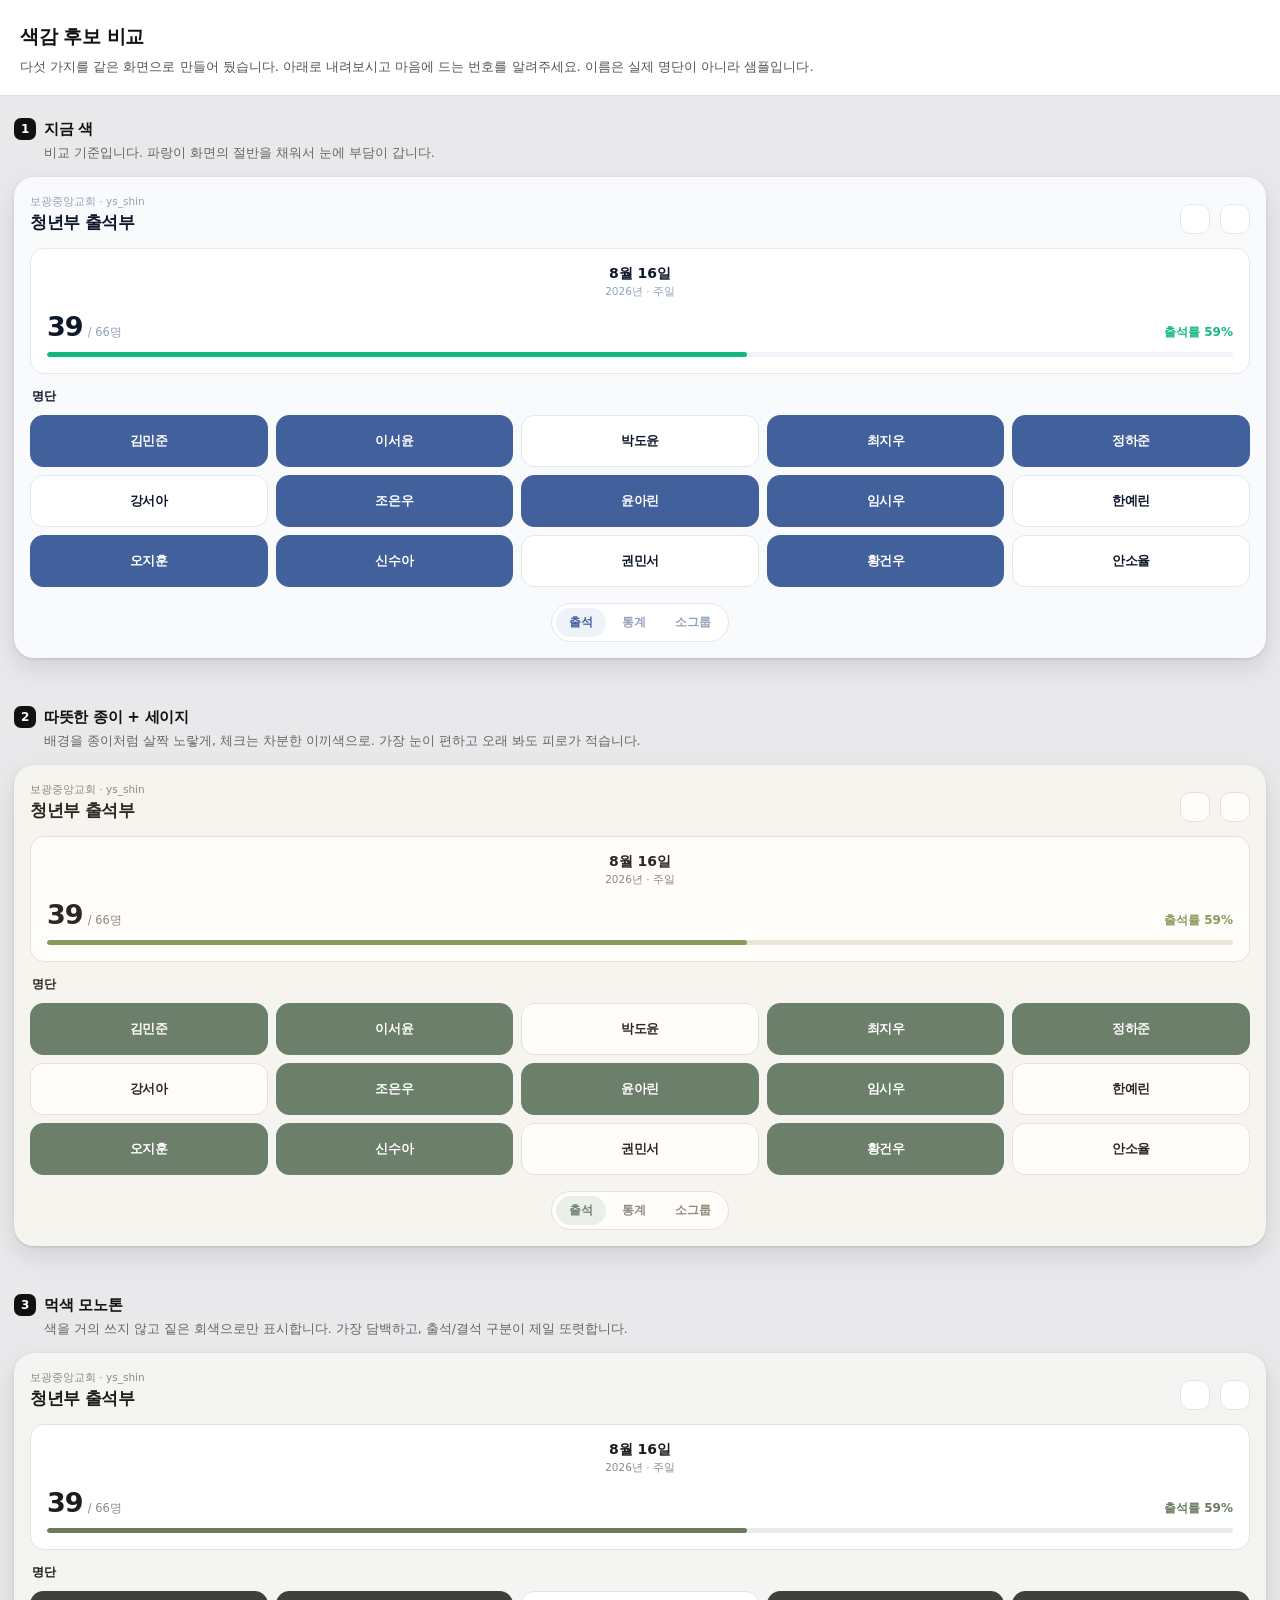
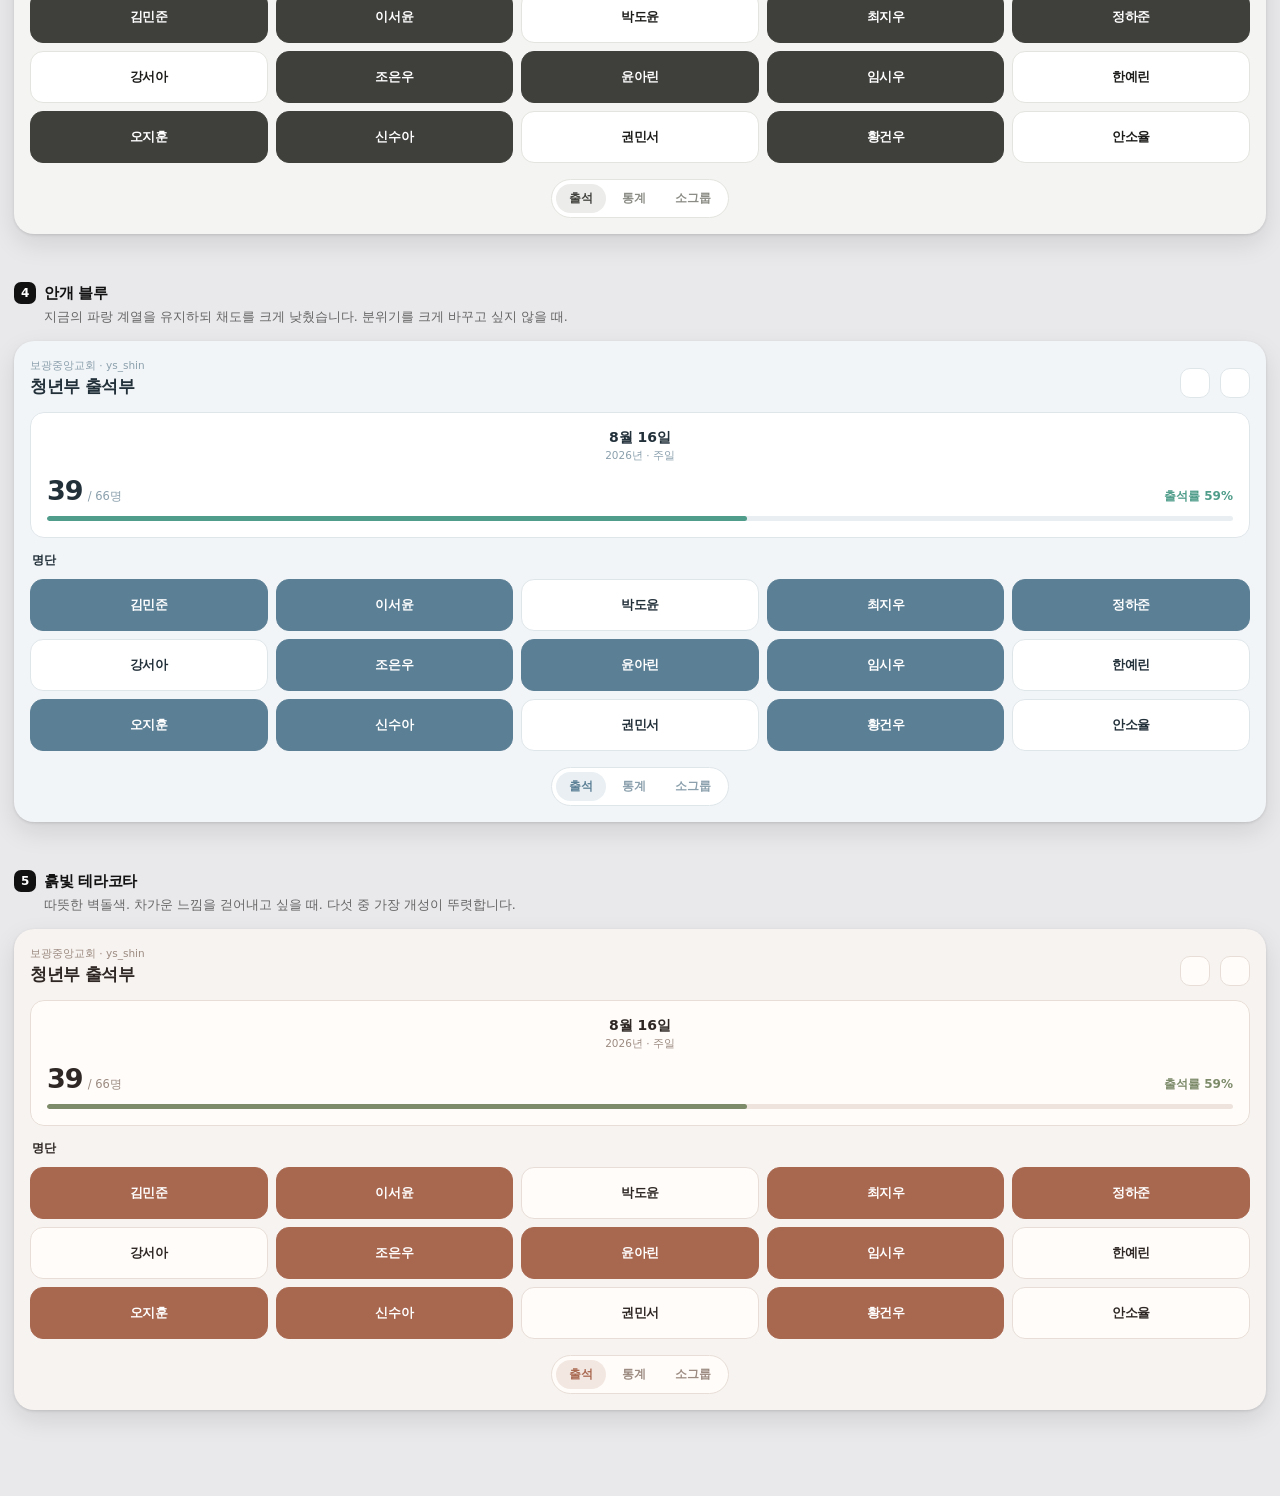
==== preview.html @ 3118ba3a "색감 후보 비교 페이지 추가 다섯 가지 색 조합을 같은 화면으로 만들어 폰에서 직접 비교할 수 있게 했다. 샘플 이름을 쓰므로 실제 명단은 들어가지 않는다.  Co-Authored" ====
<!DOCTYPE html>
<html lang="ko">
<head>
<meta charset="utf-8" />
<meta name="viewport" content="width=device-width, initial-scale=1, viewport-fit=cover" />
<title>색감 후보 비교 — 청년부 출석부</title>
<style>
/* 이 페이지는 색감 비교용입니다. 실제 명단이 아니라 샘플 이름을 씁니다. */
* { box-sizing: border-box; }
body {
  margin: 0; padding: 0 0 60px;
  font-family: system-ui, -apple-system, "Apple SD Gothic Neo", "Noto Sans KR", sans-serif;
  background: #e9e9ec; color: #111;
}
.intro {
  padding: calc(env(safe-area-inset-top) + 24px) 20px 18px;
  background: #fff; border-bottom: 1px solid #ddd;
}
.intro h1 { margin: 0 0 6px; font-size: 19px; letter-spacing: -.4px; }
.intro p  { margin: 0; font-size: 13px; line-height: 1.65; color: #555; }

.opt { padding: 22px 14px 26px; }
.opt > h2 {
  margin: 0 0 3px; font-size: 15px; font-weight: 700; letter-spacing: -.3px;
  display: flex; align-items: center; gap: 8px;
}
.opt > h2 .num {
  width: 22px; height: 22px; border-radius: 7px; background: #111; color: #fff;
  font-size: 12px; display: inline-flex; align-items: center; justify-content: center;
}
.opt > .why { margin: 0 0 14px 30px; font-size: 12.5px; color: #666; line-height: 1.6; }

/* ── 미니 앱 화면 ─────────────────────────────────────── */
.demo {
  border-radius: 20px; overflow: hidden; padding: 18px 16px 16px;
  background: var(--plane); color: var(--ink);
  box-shadow: 0 1px 3px rgba(0,0,0,.12), 0 10px 26px rgba(0,0,0,.10);
}
.demo .top { display: flex; align-items: flex-end; gap: 10px; margin-bottom: 14px; }
.demo .eyebrow { margin: 0 0 2px; font-size: 10.5px; color: var(--muted); }
.demo .title { margin: 0; font-size: 17px; font-weight: 700; letter-spacing: -.5px; }
.demo .ico {
  width: 30px; height: 30px; border-radius: 10px; flex: none;
  background: var(--surface); border: 1px solid var(--line);
}
.demo .card {
  background: var(--surface); border: 1px solid var(--line);
  border-radius: 14px; padding: 16px; margin-bottom: 14px;
}
.demo .date { text-align: center; font-size: 14px; font-weight: 700; margin-bottom: 12px; }
.demo .date small { display: block; font-size: 10.5px; font-weight: 400; color: var(--muted); margin-top: 2px; }
.demo .stat { display: flex; align-items: baseline; justify-content: space-between; }
.demo .stat b { font-size: 27px; letter-spacing: -1px; }
.demo .stat span { font-size: 11.5px; color: var(--muted); }
.demo .stat .rate { font-size: 12px; font-weight: 700; color: var(--accent); }
.demo .meter { margin-top: 10px; height: 5px; border-radius: 99px; background: var(--track); overflow: hidden; }
.demo .meter i { display: block; height: 100%; width: 59%; background: var(--accent); border-radius: 99px; }
.demo .label { font-size: 12px; font-weight: 700; margin: 0 2px 10px; }
.demo .grid { display: grid; grid-template-columns: repeat(5, 1fr); gap: 8px; }
.demo .n {
  min-height: 52px; border-radius: 13px; display: flex; align-items: center; justify-content: center;
  font-size: 12.5px; font-weight: 600; letter-spacing: -.4px;
  background: var(--surface); border: 1px solid var(--line); color: var(--ink);
}
.demo .n.on { background: var(--primary); border-color: var(--primary); color: var(--on-ink); font-weight: 700; }
.demo .dock {
  margin: 16px auto 0; width: fit-content; display: flex; gap: 3px; padding: 4px;
  border-radius: 99px; background: var(--surface); border: 1px solid var(--line);
}
.demo .dock span { padding: 7px 13px; border-radius: 99px; font-size: 11.5px; font-weight: 600; color: var(--muted); }
.demo .dock span.sel { background: var(--soft); color: var(--primary); font-weight: 700; }

/* ── 후보 1. 지금 색 (비교 기준) ───────────────────────── */
.p-now {
  --plane:#f8fafc; --surface:#fff; --line:#e2e8f0; --track:#f1f5f9;
  --ink:#0f172a; --muted:#94a3b8;
  --primary:#41609c; --on-ink:#fff; --soft:#eef2f9; --accent:#10b981;
}
/* ── 후보 2. 따뜻한 종이 + 세이지 ──────────────────────── */
.p-paper {
  --plane:#f6f4ef; --surface:#fffdf9; --line:#e6e1d6; --track:#eae5da;
  --ink:#2b2823; --muted:#918a7c;
  --primary:#6b7f6a; --on-ink:#fff; --soft:#eaefe8; --accent:#8a9a5b;
}
/* ── 후보 3. 먹색 모노톤 ───────────────────────────────── */
.p-mono {
  --plane:#f4f4f2; --surface:#fff; --line:#e3e3df; --track:#ececeA;
  --ink:#1c1c1a; --muted:#8c8c86;
  --primary:#3f3f3c; --on-ink:#fff; --soft:#ececea; --accent:#6b7a5e;
}
/* ── 후보 4. 안개 블루 ─────────────────────────────────── */
.p-mist {
  --plane:#f2f5f7; --surface:#fff; --line:#dfe6ea; --track:#e8eef1;
  --ink:#22303a; --muted:#8ba0ad;
  --primary:#5b7f95; --on-ink:#fff; --soft:#e9eff3; --accent:#4f9d8a;
}
/* ── 후보 5. 흙빛 테라코타 ─────────────────────────────── */
.p-clay {
  --plane:#f7f3f0; --surface:#fffcfa; --line:#e8ded7; --track:#eee4dd;
  --ink:#2e2724; --muted:#9c8b81;
  --primary:#a8674f; --on-ink:#fff; --soft:#f3e7e1; --accent:#7d8b6a;
}
</style>
</head>
<body>

<div class="intro">
  <h1>색감 후보 비교</h1>
  <p>다섯 가지를 같은 화면으로 만들어 뒀습니다. 아래로 내려보시고
  마음에 드는 번호를 알려주세요. 이름은 실제 명단이 아니라 샘플입니다.</p>
</div>

<section class="opt">
  <h2><span class="num">1</span>지금 색</h2>
  <p class="why">비교 기준입니다. 파랑이 화면의 절반을 채워서 눈에 부담이 갑니다.</p>
  <div class="demo p-now"></div>
</section>

<section class="opt">
  <h2><span class="num">2</span>따뜻한 종이 + 세이지</h2>
  <p class="why">배경을 종이처럼 살짝 노랗게, 체크는 차분한 이끼색으로.
  가장 눈이 편하고 오래 봐도 피로가 적습니다.</p>
  <div class="demo p-paper"></div>
</section>

<section class="opt">
  <h2><span class="num">3</span>먹색 모노톤</h2>
  <p class="why">색을 거의 쓰지 않고 짙은 회색으로만 표시합니다.
  가장 담백하고, 출석/결석 구분이 제일 또렷합니다.</p>
  <div class="demo p-mono"></div>
</section>

<section class="opt">
  <h2><span class="num">4</span>안개 블루</h2>
  <p class="why">지금의 파랑 계열을 유지하되 채도를 크게 낮췄습니다.
  분위기를 크게 바꾸고 싶지 않을 때.</p>
  <div class="demo p-mist"></div>
</section>

<section class="opt">
  <h2><span class="num">5</span>흙빛 테라코타</h2>
  <p class="why">따뜻한 벽돌색. 차가운 느낌을 걷어내고 싶을 때.
  다섯 중 가장 개성이 뚜렷합니다.</p>
  <div class="demo p-clay"></div>
</section>

<script>
const NAMES = ['김민준','이서윤','박도윤','최지우','정하준','강서아','조은우','윤아린','임시우','한예린','오지훈','신수아','권민서','황건우','안소율'];
const ON = new Set([0,1,3,4,6,7,8,10,11,13]);   // 체크된 사람

document.querySelectorAll('.demo').forEach(d => {
  d.innerHTML = `
    <div class="top">
      <div style="flex:1">
        <p class="eyebrow">보광중앙교회 · ys_shin</p>
        <p class="title">청년부 출석부</p>
      </div>
      <div class="ico"></div><div class="ico"></div>
    </div>
    <div class="card">
      <div class="date">8월 16일<small>2026년 · 주일</small></div>
      <div class="stat">
        <div><b>39</b> <span>/ 66명</span></div>
        <div class="rate">출석률 59%</div>
      </div>
      <div class="meter"><i></i></div>
    </div>
    <p class="label">명단</p>
    <div class="grid">${NAMES.map((n,i) =>
      `<div class="n${ON.has(i) ? ' on' : ''}">${n}</div>`).join('')}</div>
    <div class="dock"><span class="sel">출석</span><span>통계</span><span>소그룹</span></div>`;
});
</script>
</body>
</html>
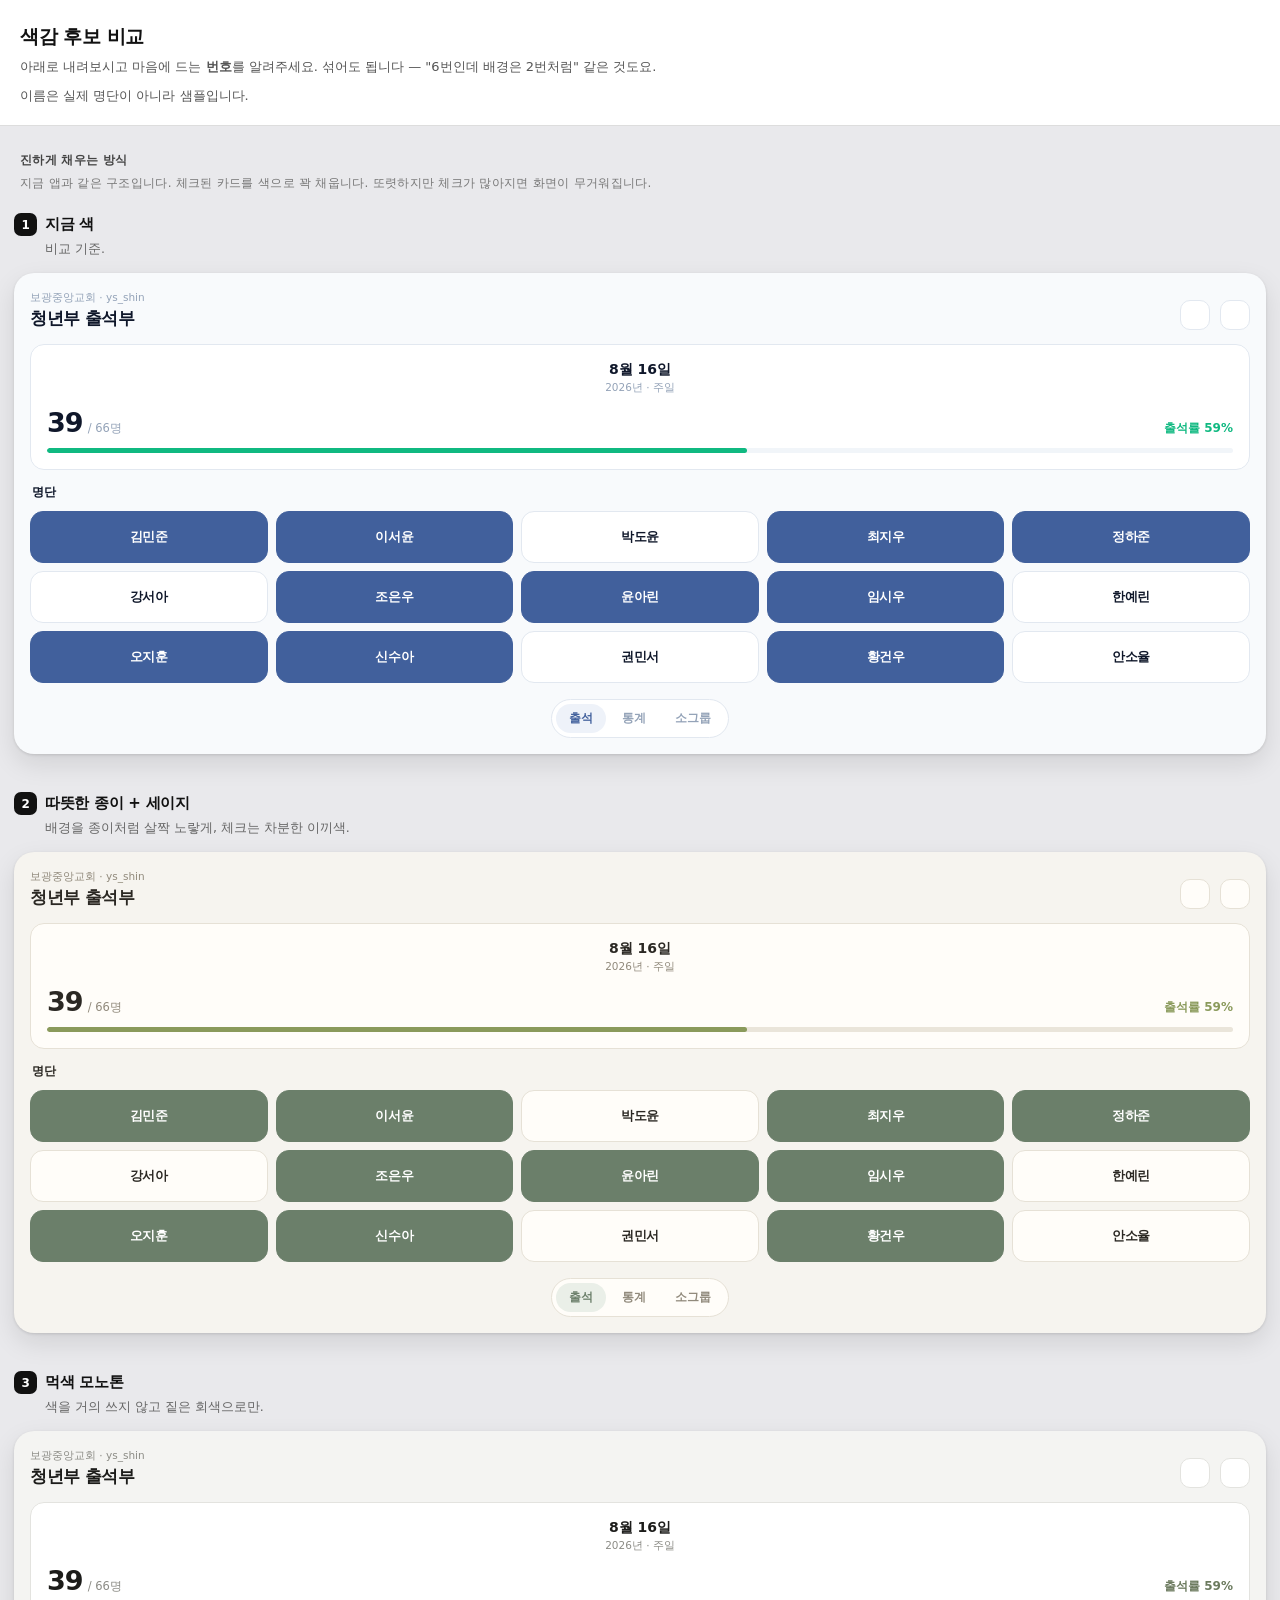
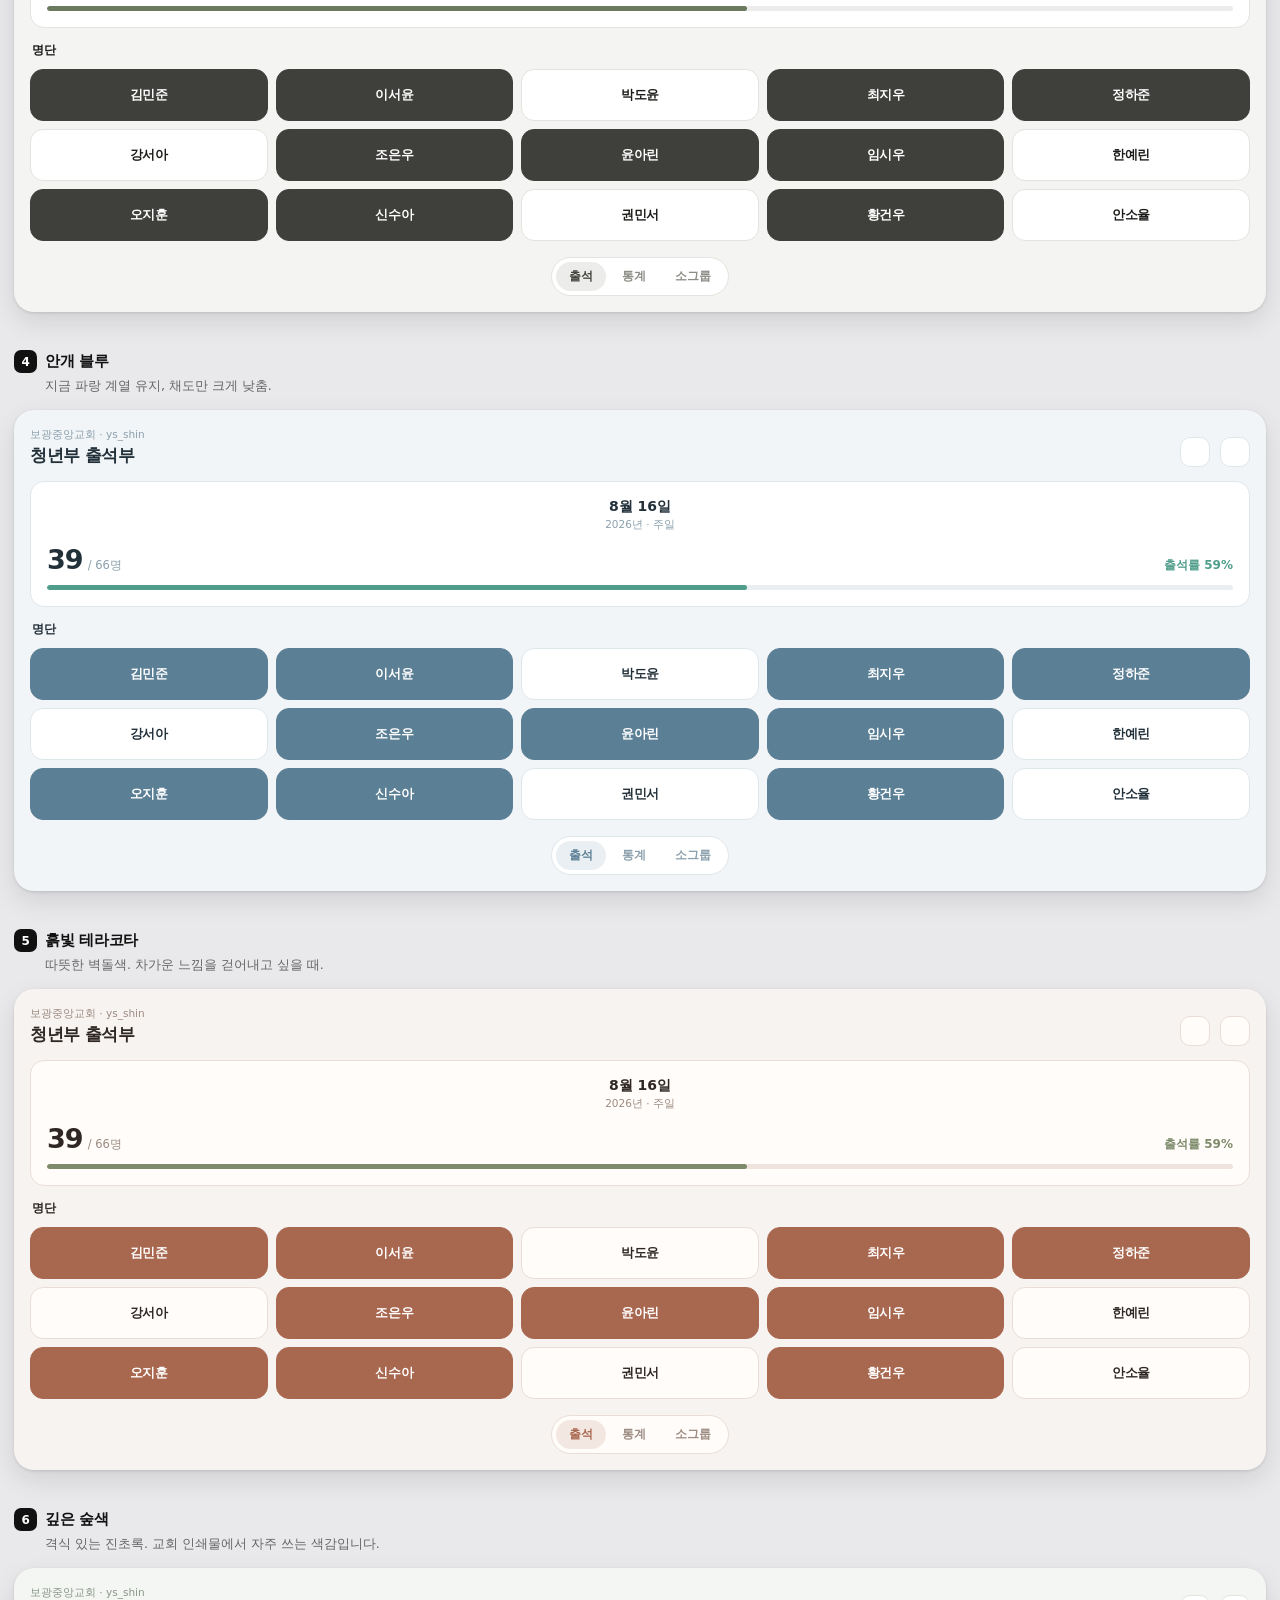
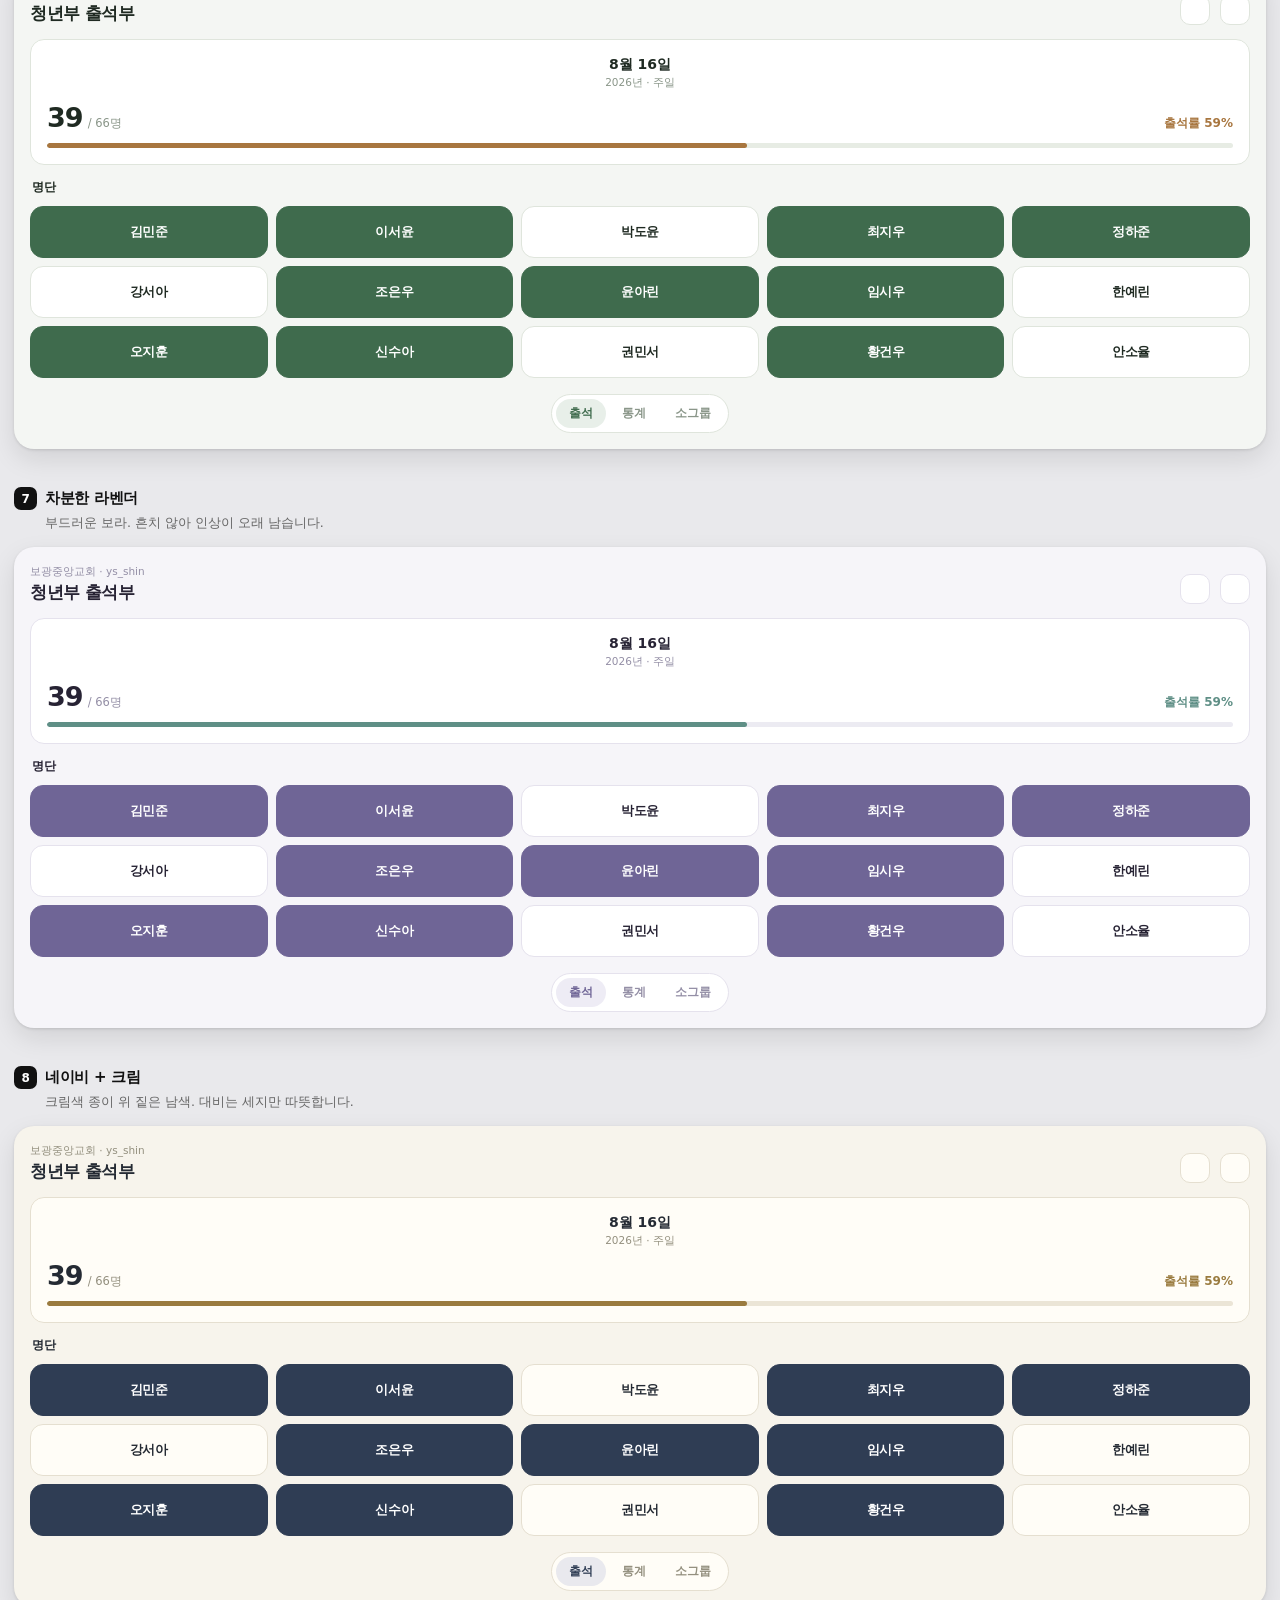
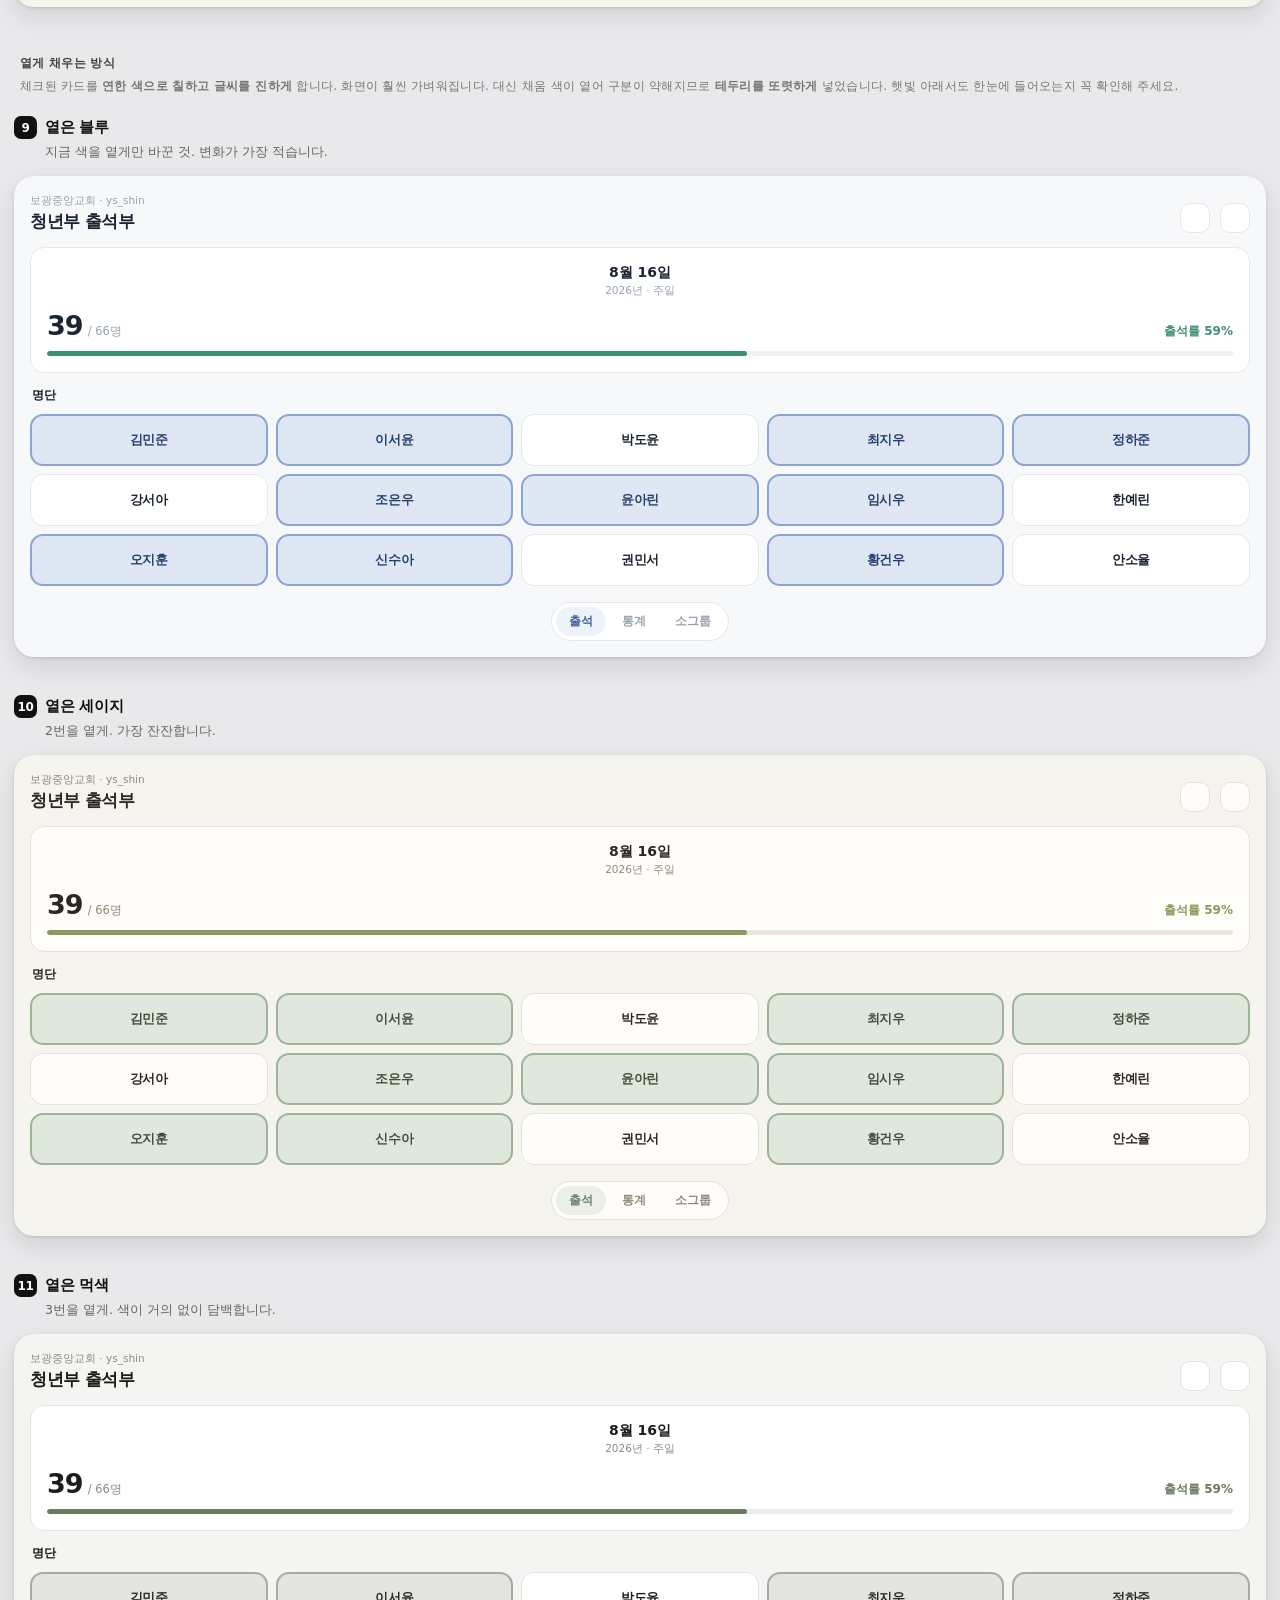
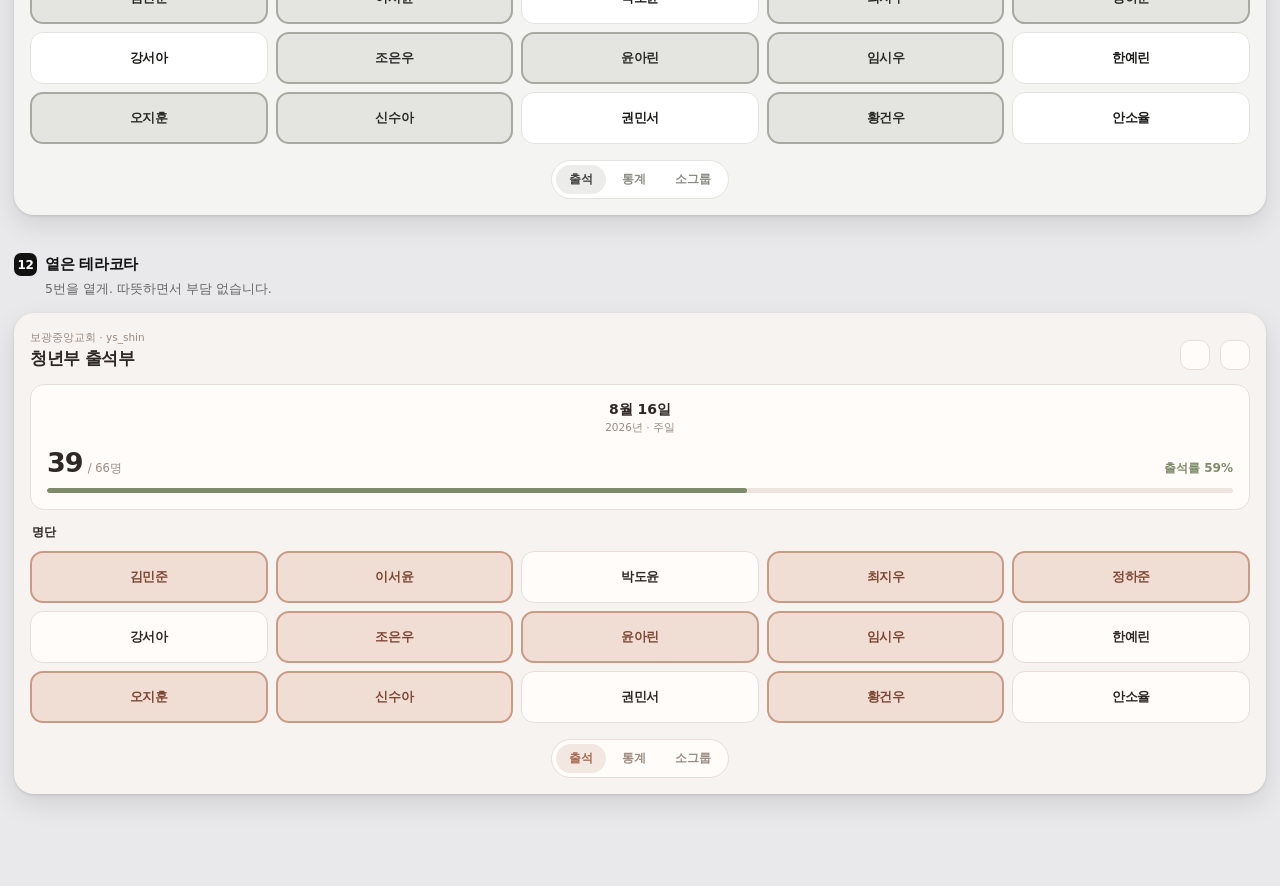
==== commit 28a434d7: "색감 후보 12개로 확장 진하게 채우는 방식 8개, 옅게 채우는 방식 4개. 옅은 채움은 글씨 대비는 좋지만 출석/결석 카드 구분이 1.24 로 약해 테두리를 2px 로 또렷하게 " ====
--- a/preview.html
+++ b/preview.html
@@ -5,10 +5,10 @@
 <meta name="viewport" content="width=device-width, initial-scale=1, viewport-fit=cover" />
 <title>색감 후보 비교 — 청년부 출석부</title>
 <style>
-/* 이 페이지는 색감 비교용입니다. 실제 명단이 아니라 샘플 이름을 씁니다. */
+/* 색감 비교용 페이지. 실제 명단이 아니라 샘플 이름을 씁니다. */
 * { box-sizing: border-box; }
 body {
-  margin: 0; padding: 0 0 60px;
+  margin: 0; padding: 0 0 70px;
   font-family: system-ui, -apple-system, "Apple SD Gothic Neo", "Noto Sans KR", sans-serif;
   background: #e9e9ec; color: #111;
 }
@@ -17,18 +17,26 @@
   background: #fff; border-bottom: 1px solid #ddd;
 }
 .intro h1 { margin: 0 0 6px; font-size: 19px; letter-spacing: -.4px; }
-.intro p  { margin: 0; font-size: 13px; line-height: 1.65; color: #555; }
+.intro p  { margin: 0 0 8px; font-size: 13px; line-height: 1.65; color: #555; }
+.intro p:last-child { margin: 0; }
 
-.opt { padding: 22px 14px 26px; }
+.chapter {
+  margin: 0; padding: 26px 20px 4px;
+  font-size: 12px; font-weight: 700; letter-spacing: .3px; color: #444;
+}
+.chapter small { display: block; margin-top: 5px; font-size: 12px; font-weight: 400; color: #777; line-height: 1.6; }
+
+.opt { padding: 16px 14px 22px; }
 .opt > h2 {
   margin: 0 0 3px; font-size: 15px; font-weight: 700; letter-spacing: -.3px;
   display: flex; align-items: center; gap: 8px;
 }
 .opt > h2 .num {
-  width: 22px; height: 22px; border-radius: 7px; background: #111; color: #fff;
-  font-size: 12px; display: inline-flex; align-items: center; justify-content: center;
+  width: 23px; height: 23px; border-radius: 7px; background: #111; color: #fff;
+  font-size: 12px; flex: none;
+  display: inline-flex; align-items: center; justify-content: center;
 }
-.opt > .why { margin: 0 0 14px 30px; font-size: 12.5px; color: #666; line-height: 1.6; }
+.opt > .why { margin: 0 0 14px 31px; font-size: 12.5px; color: #666; line-height: 1.6; }
 
 /* ── 미니 앱 화면 ─────────────────────────────────────── */
 .demo {
@@ -39,14 +47,8 @@
 .demo .top { display: flex; align-items: flex-end; gap: 10px; margin-bottom: 14px; }
 .demo .eyebrow { margin: 0 0 2px; font-size: 10.5px; color: var(--muted); }
 .demo .title { margin: 0; font-size: 17px; font-weight: 700; letter-spacing: -.5px; }
-.demo .ico {
-  width: 30px; height: 30px; border-radius: 10px; flex: none;
-  background: var(--surface); border: 1px solid var(--line);
-}
-.demo .card {
-  background: var(--surface); border: 1px solid var(--line);
-  border-radius: 14px; padding: 16px; margin-bottom: 14px;
-}
+.demo .ico { width: 30px; height: 30px; border-radius: 10px; flex: none; background: var(--surface); border: 1px solid var(--line); }
+.demo .card { background: var(--surface); border: 1px solid var(--line); border-radius: 14px; padding: 16px; margin-bottom: 14px; }
 .demo .date { text-align: center; font-size: 14px; font-weight: 700; margin-bottom: 12px; }
 .demo .date small { display: block; font-size: 10.5px; font-weight: 400; color: var(--muted); margin-top: 2px; }
 .demo .stat { display: flex; align-items: baseline; justify-content: space-between; }
@@ -63,90 +65,90 @@
   background: var(--surface); border: 1px solid var(--line); color: var(--ink);
 }
 .demo .n.on { background: var(--primary); border-color: var(--primary); color: var(--on-ink); font-weight: 700; }
-.demo .dock {
-  margin: 16px auto 0; width: fit-content; display: flex; gap: 3px; padding: 4px;
-  border-radius: 99px; background: var(--surface); border: 1px solid var(--line);
-}
+/* 옅게 채우는 방식 — 배경은 연하게, 글씨를 진하게 */
+.demo.soft .n.on { background: var(--soft-fill); border: 2px solid var(--soft-edge); color: var(--soft-ink); font-weight: 700; }
+.demo .dock { margin: 16px auto 0; width: fit-content; display: flex; gap: 3px; padding: 4px; border-radius: 99px; background: var(--surface); border: 1px solid var(--line); }
 .demo .dock span { padding: 7px 13px; border-radius: 99px; font-size: 11.5px; font-weight: 600; color: var(--muted); }
 .demo .dock span.sel { background: var(--soft); color: var(--primary); font-weight: 700; }
 
-/* ── 후보 1. 지금 색 (비교 기준) ───────────────────────── */
-.p-now {
-  --plane:#f8fafc; --surface:#fff; --line:#e2e8f0; --track:#f1f5f9;
-  --ink:#0f172a; --muted:#94a3b8;
-  --primary:#41609c; --on-ink:#fff; --soft:#eef2f9; --accent:#10b981;
-}
-/* ── 후보 2. 따뜻한 종이 + 세이지 ──────────────────────── */
-.p-paper {
-  --plane:#f6f4ef; --surface:#fffdf9; --line:#e6e1d6; --track:#eae5da;
-  --ink:#2b2823; --muted:#918a7c;
-  --primary:#6b7f6a; --on-ink:#fff; --soft:#eaefe8; --accent:#8a9a5b;
-}
-/* ── 후보 3. 먹색 모노톤 ───────────────────────────────── */
-.p-mono {
-  --plane:#f4f4f2; --surface:#fff; --line:#e3e3df; --track:#ececeA;
-  --ink:#1c1c1a; --muted:#8c8c86;
-  --primary:#3f3f3c; --on-ink:#fff; --soft:#ececea; --accent:#6b7a5e;
-}
-/* ── 후보 4. 안개 블루 ─────────────────────────────────── */
-.p-mist {
-  --plane:#f2f5f7; --surface:#fff; --line:#dfe6ea; --track:#e8eef1;
-  --ink:#22303a; --muted:#8ba0ad;
-  --primary:#5b7f95; --on-ink:#fff; --soft:#e9eff3; --accent:#4f9d8a;
-}
-/* ── 후보 5. 흙빛 테라코타 ─────────────────────────────── */
-.p-clay {
-  --plane:#f7f3f0; --surface:#fffcfa; --line:#e8ded7; --track:#eee4dd;
-  --ink:#2e2724; --muted:#9c8b81;
-  --primary:#a8674f; --on-ink:#fff; --soft:#f3e7e1; --accent:#7d8b6a;
-}
+/* ═══ 진하게 채우는 방식 ═══════════════════════════════ */
+.p-now   { --plane:#f8fafc; --surface:#fff;    --line:#e2e8f0; --track:#f1f5f9; --ink:#0f172a; --muted:#94a3b8; --primary:#41609c; --on-ink:#fff; --soft:#eef2f9; --accent:#10b981; }
+.p-paper { --plane:#f6f4ef; --surface:#fffdf9; --line:#e6e1d6; --track:#eae5da; --ink:#2b2823; --muted:#918a7c; --primary:#6b7f6a; --on-ink:#fff; --soft:#eaefe8; --accent:#8a9a5b; }
+.p-mono  { --plane:#f4f4f2; --surface:#fff;    --line:#e3e3df; --track:#ececea; --ink:#1c1c1a; --muted:#8c8c86; --primary:#3f3f3c; --on-ink:#fff; --soft:#ececea; --accent:#6b7a5e; }
+.p-mist  { --plane:#f2f5f7; --surface:#fff;    --line:#dfe6ea; --track:#e8eef1; --ink:#22303a; --muted:#8ba0ad; --primary:#5b7f95; --on-ink:#fff; --soft:#e9eff3; --accent:#4f9d8a; }
+.p-clay  { --plane:#f7f3f0; --surface:#fffcfa; --line:#e8ded7; --track:#eee4dd; --ink:#2e2724; --muted:#9c8b81; --primary:#a8674f; --on-ink:#fff; --soft:#f3e7e1; --accent:#7d8b6a; }
+.p-fores { --plane:#f4f6f3; --surface:#fff;    --line:#dfe5dc; --track:#e7ece4; --ink:#1f2a22; --muted:#8a9689; --primary:#3f6b4d; --on-ink:#fff; --soft:#e8efe9; --accent:#a8763f; }
+.p-lav   { --plane:#f6f5f9; --surface:#fff;    --line:#e5e2ed; --track:#ecebf2; --ink:#272334; --muted:#948fa6; --primary:#6f6596; --on-ink:#fff; --soft:#eeecf5; --accent:#5f8f86; }
+.p-navy  { --plane:#f7f4ec; --surface:#fffdf7; --line:#e5dfd0; --track:#ebe5d6; --ink:#242a33; --muted:#94907f; --primary:#2f3d54; --on-ink:#fff; --soft:#e9e9ee; --accent:#9a7b3f; }
+
+/* ═══ 옅게 채우는 방식 ═════════════════════════════════ */
+.s-blue  { --plane:#f7f8fa; --surface:#fff;    --line:#e4e7ec; --track:#eef1f5; --ink:#1b2430; --muted:#98a2b0; --primary:#41609c; --on-ink:#fff; --soft:#eef2f9; --accent:#3f8f72;
+           --soft-fill:#dfe7f4; --soft-edge:#8ba5d2; --soft-ink:#26406e; }
+.s-sage  { --plane:#f6f4ef; --surface:#fffdf9; --line:#e6e1d6; --track:#eae5da; --ink:#2b2823; --muted:#918a7c; --primary:#6b7f6a; --on-ink:#fff; --soft:#eaefe8; --accent:#8a9a5b;
+           --soft-fill:#e0e8dd; --soft-edge:#9db594; --soft-ink:#3c503a; }
+.s-mono  { --plane:#f4f4f2; --surface:#fff;    --line:#e3e3df; --track:#ececea; --ink:#1c1c1a; --muted:#8c8c86; --primary:#3f3f3c; --on-ink:#fff; --soft:#ececea; --accent:#6b7a5e;
+           --soft-fill:#e4e4e0; --soft-edge:#a9a9a1; --soft-ink:#2a2a27; }
+.s-clay  { --plane:#f7f3f0; --surface:#fffcfa; --line:#e8ded7; --track:#eee4dd; --ink:#2e2724; --muted:#9c8b81; --primary:#a8674f; --on-ink:#fff; --soft:#f3e7e1; --accent:#7d8b6a;
+           --soft-fill:#f0ded5; --soft-edge:#c99b84; --soft-ink:#7d4632; }
 </style>
 </head>
 <body>
 
 <div class="intro">
   <h1>색감 후보 비교</h1>
-  <p>다섯 가지를 같은 화면으로 만들어 뒀습니다. 아래로 내려보시고
-  마음에 드는 번호를 알려주세요. 이름은 실제 명단이 아니라 샘플입니다.</p>
+  <p>아래로 내려보시고 마음에 드는 <b>번호</b>를 알려주세요.
+  섞어도 됩니다 — "6번인데 배경은 2번처럼" 같은 것도요.</p>
+  <p>이름은 실제 명단이 아니라 샘플입니다.</p>
 </div>
 
-<section class="opt">
-  <h2><span class="num">1</span>지금 색</h2>
-  <p class="why">비교 기준입니다. 파랑이 화면의 절반을 채워서 눈에 부담이 갑니다.</p>
-  <div class="demo p-now"></div>
-</section>
+<p class="chapter">진하게 채우는 방식
+  <small>지금 앱과 같은 구조입니다. 체크된 카드를 색으로 꽉 채웁니다.
+  또렷하지만 체크가 많아지면 화면이 무거워집니다.</small></p>
 
-<section class="opt">
-  <h2><span class="num">2</span>따뜻한 종이 + 세이지</h2>
-  <p class="why">배경을 종이처럼 살짝 노랗게, 체크는 차분한 이끼색으로.
-  가장 눈이 편하고 오래 봐도 피로가 적습니다.</p>
-  <div class="demo p-paper"></div>
-</section>
+<section class="opt"><h2><span class="num">1</span>지금 색</h2>
+  <p class="why">비교 기준.</p><div class="demo p-now"></div></section>
 
-<section class="opt">
-  <h2><span class="num">3</span>먹색 모노톤</h2>
-  <p class="why">색을 거의 쓰지 않고 짙은 회색으로만 표시합니다.
-  가장 담백하고, 출석/결석 구분이 제일 또렷합니다.</p>
-  <div class="demo p-mono"></div>
-</section>
+<section class="opt"><h2><span class="num">2</span>따뜻한 종이 + 세이지</h2>
+  <p class="why">배경을 종이처럼 살짝 노랗게, 체크는 차분한 이끼색.</p><div class="demo p-paper"></div></section>
 
-<section class="opt">
-  <h2><span class="num">4</span>안개 블루</h2>
-  <p class="why">지금의 파랑 계열을 유지하되 채도를 크게 낮췄습니다.
-  분위기를 크게 바꾸고 싶지 않을 때.</p>
-  <div class="demo p-mist"></div>
-</section>
+<section class="opt"><h2><span class="num">3</span>먹색 모노톤</h2>
+  <p class="why">색을 거의 쓰지 않고 짙은 회색으로만.</p><div class="demo p-mono"></div></section>
 
-<section class="opt">
-  <h2><span class="num">5</span>흙빛 테라코타</h2>
-  <p class="why">따뜻한 벽돌색. 차가운 느낌을 걷어내고 싶을 때.
-  다섯 중 가장 개성이 뚜렷합니다.</p>
-  <div class="demo p-clay"></div>
-</section>
+<section class="opt"><h2><span class="num">4</span>안개 블루</h2>
+  <p class="why">지금 파랑 계열 유지, 채도만 크게 낮춤.</p><div class="demo p-mist"></div></section>
+
+<section class="opt"><h2><span class="num">5</span>흙빛 테라코타</h2>
+  <p class="why">따뜻한 벽돌색. 차가운 느낌을 걷어내고 싶을 때.</p><div class="demo p-clay"></div></section>
+
+<section class="opt"><h2><span class="num">6</span>깊은 숲색</h2>
+  <p class="why">격식 있는 진초록. 교회 인쇄물에서 자주 쓰는 색감입니다.</p><div class="demo p-fores"></div></section>
+
+<section class="opt"><h2><span class="num">7</span>차분한 라벤더</h2>
+  <p class="why">부드러운 보라. 흔치 않아 인상이 오래 남습니다.</p><div class="demo p-lav"></div></section>
+
+<section class="opt"><h2><span class="num">8</span>네이비 + 크림</h2>
+  <p class="why">크림색 종이 위 짙은 남색. 대비는 세지만 따뜻합니다.</p><div class="demo p-navy"></div></section>
+
+<p class="chapter">옅게 채우는 방식
+  <small>체크된 카드를 <b>연한 색으로 칠하고 글씨를 진하게</b> 합니다.
+  화면이 훨씬 가벼워집니다. 대신 채움 색이 옅어 구분이 약해지므로
+  <b>테두리를 또렷하게</b> 넣었습니다. 햇빛 아래서도 한눈에 들어오는지 꼭 확인해 주세요.</small></p>
+
+<section class="opt"><h2><span class="num">9</span>옅은 블루</h2>
+  <p class="why">지금 색을 옅게만 바꾼 것. 변화가 가장 적습니다.</p><div class="demo soft s-blue"></div></section>
+
+<section class="opt"><h2><span class="num">10</span>옅은 세이지</h2>
+  <p class="why">2번을 옅게. 가장 잔잔합니다.</p><div class="demo soft s-sage"></div></section>
+
+<section class="opt"><h2><span class="num">11</span>옅은 먹색</h2>
+  <p class="why">3번을 옅게. 색이 거의 없이 담백합니다.</p><div class="demo soft s-mono"></div></section>
+
+<section class="opt"><h2><span class="num">12</span>옅은 테라코타</h2>
+  <p class="why">5번을 옅게. 따뜻하면서 부담 없습니다.</p><div class="demo soft s-clay"></div></section>
 
 <script>
 const NAMES = ['김민준','이서윤','박도윤','최지우','정하준','강서아','조은우','윤아린','임시우','한예린','오지훈','신수아','권민서','황건우','안소율'];
-const ON = new Set([0,1,3,4,6,7,8,10,11,13]);   // 체크된 사람
+const ON = new Set([0,1,3,4,6,7,8,10,11,13]);
 
 document.querySelectorAll('.demo').forEach(d => {
   d.innerHTML = `
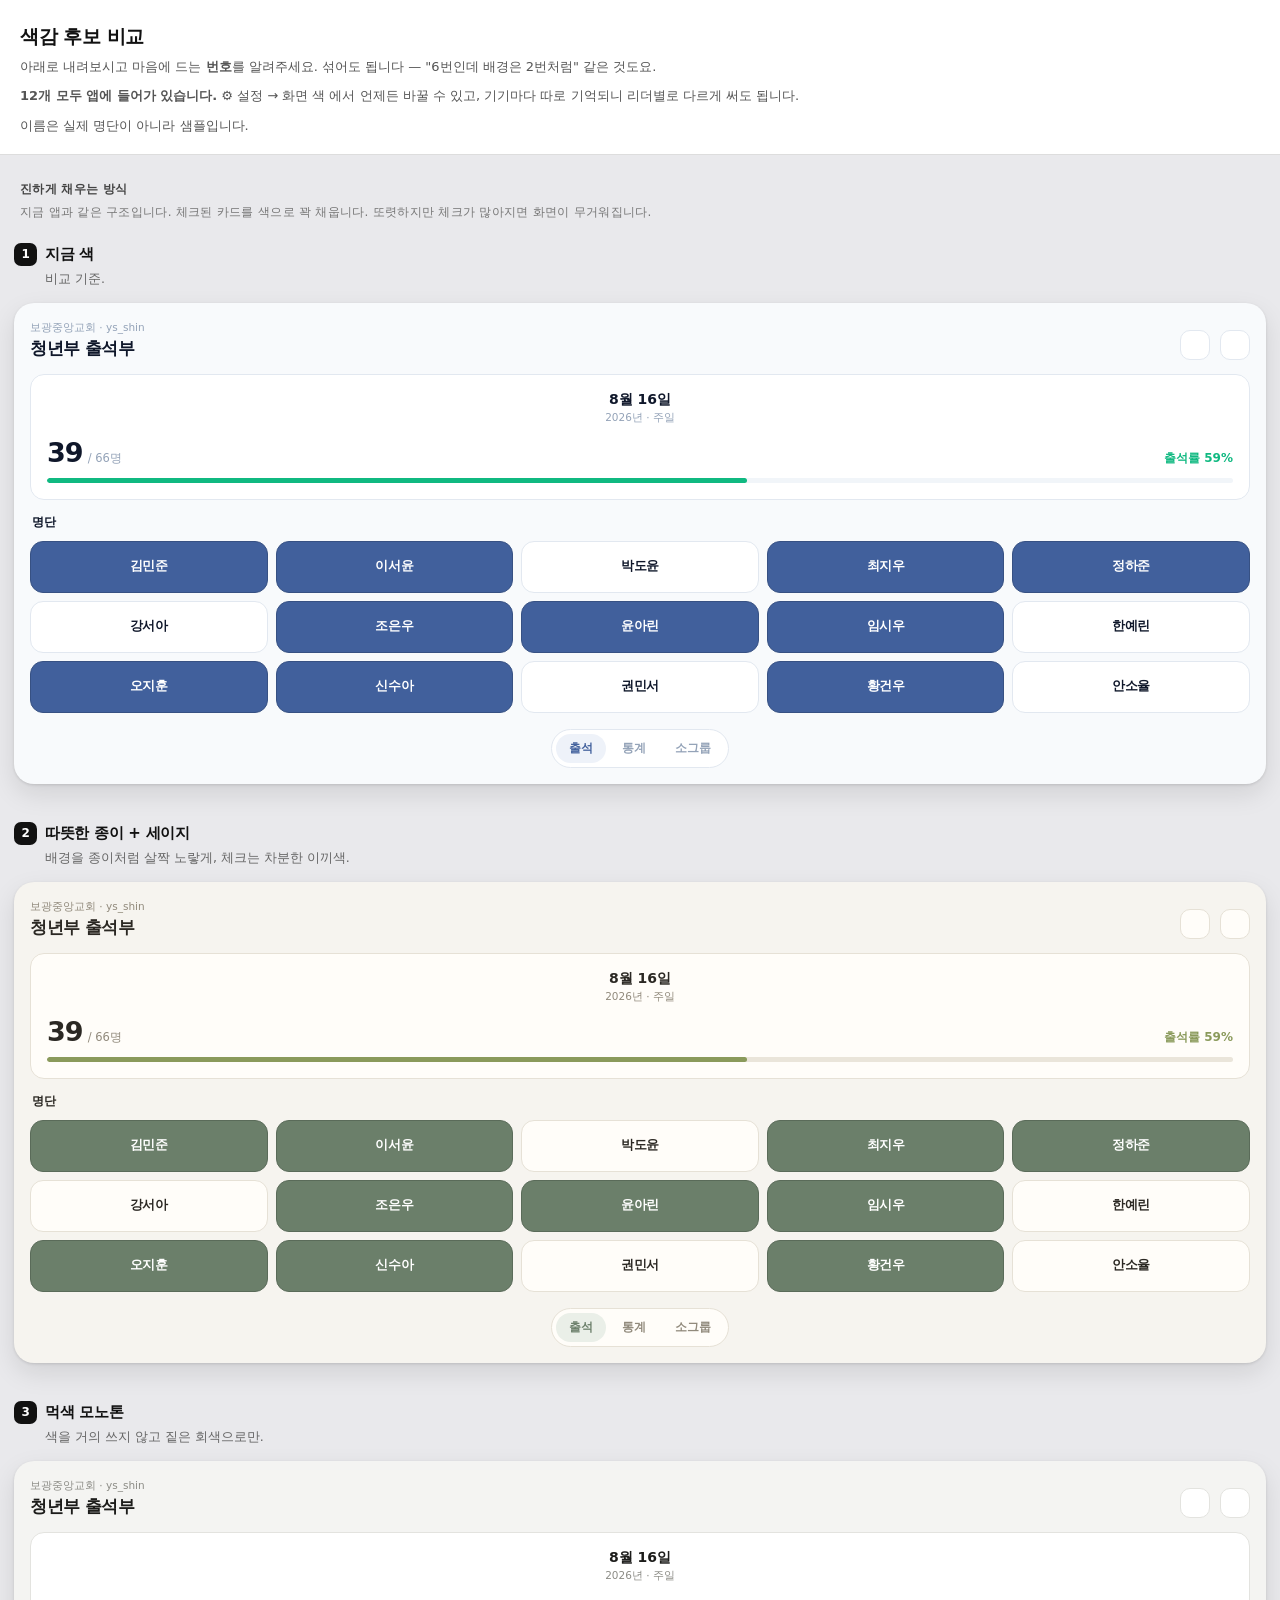
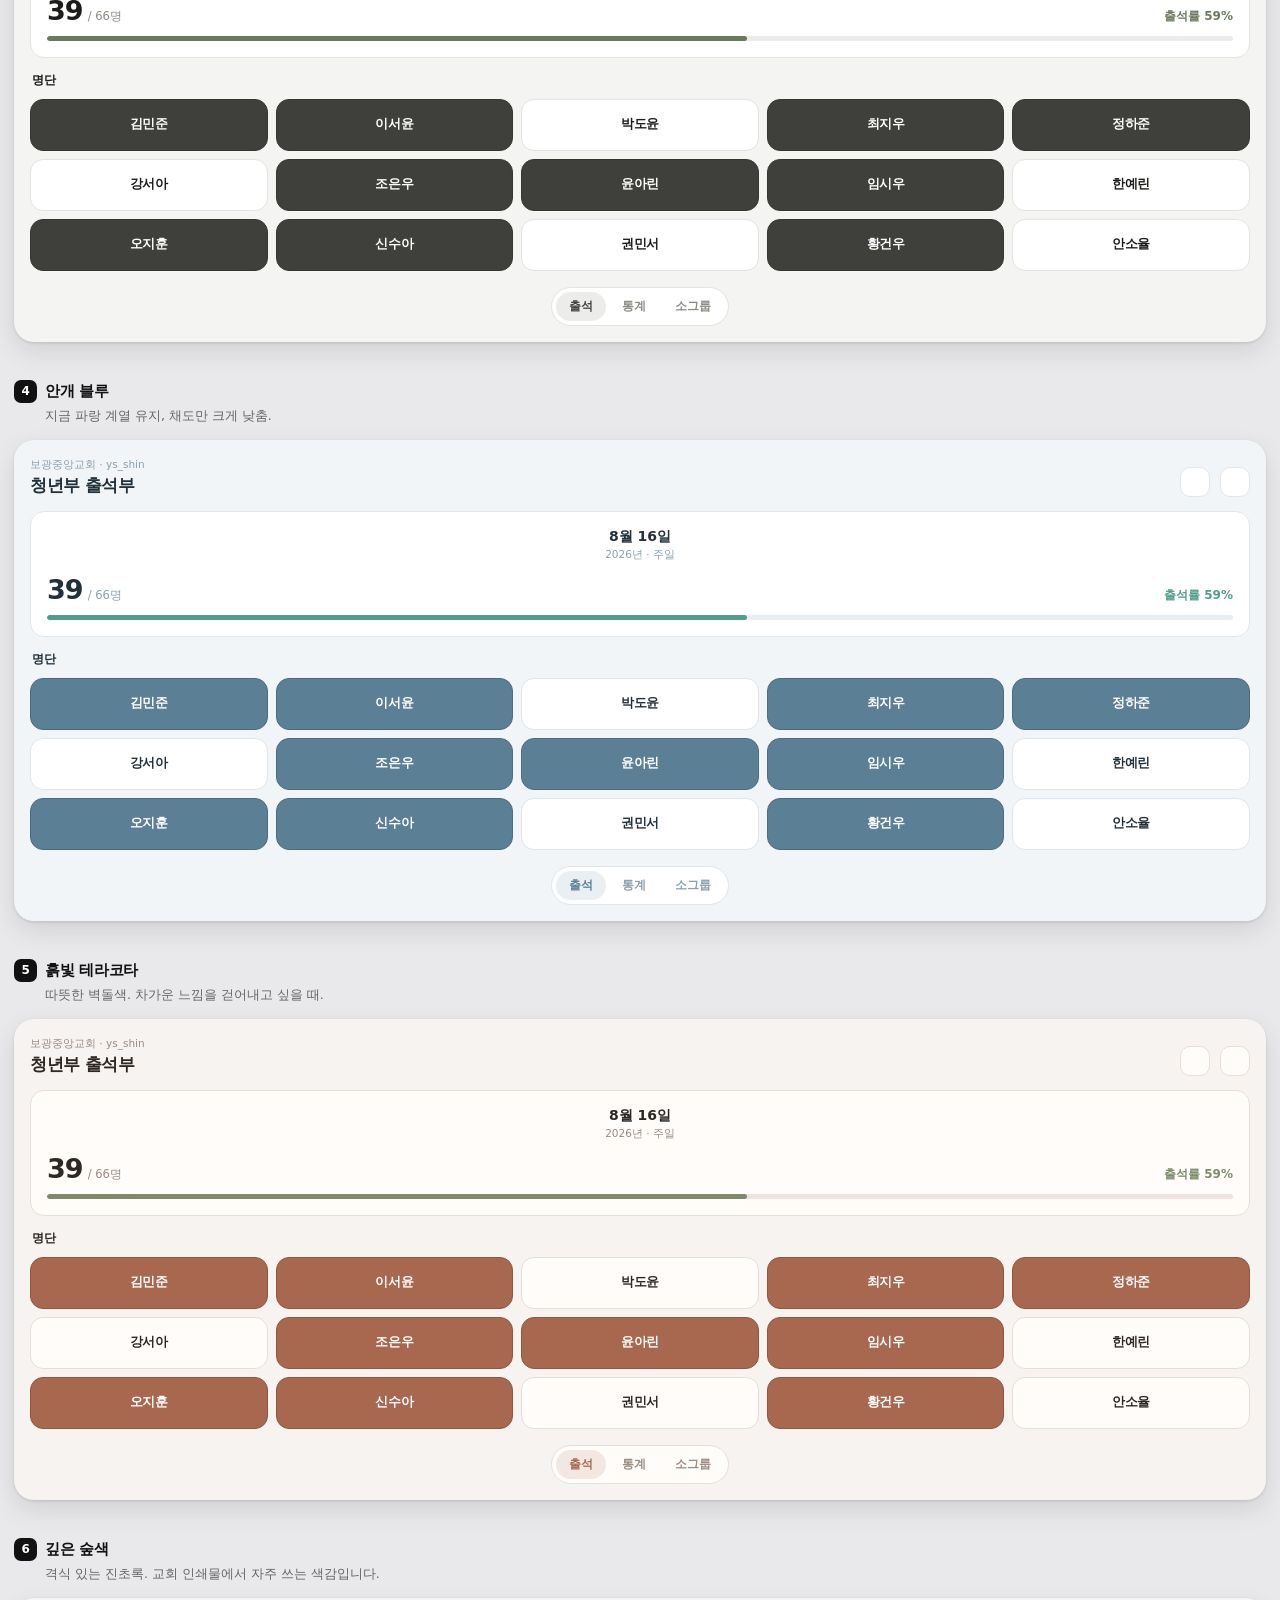
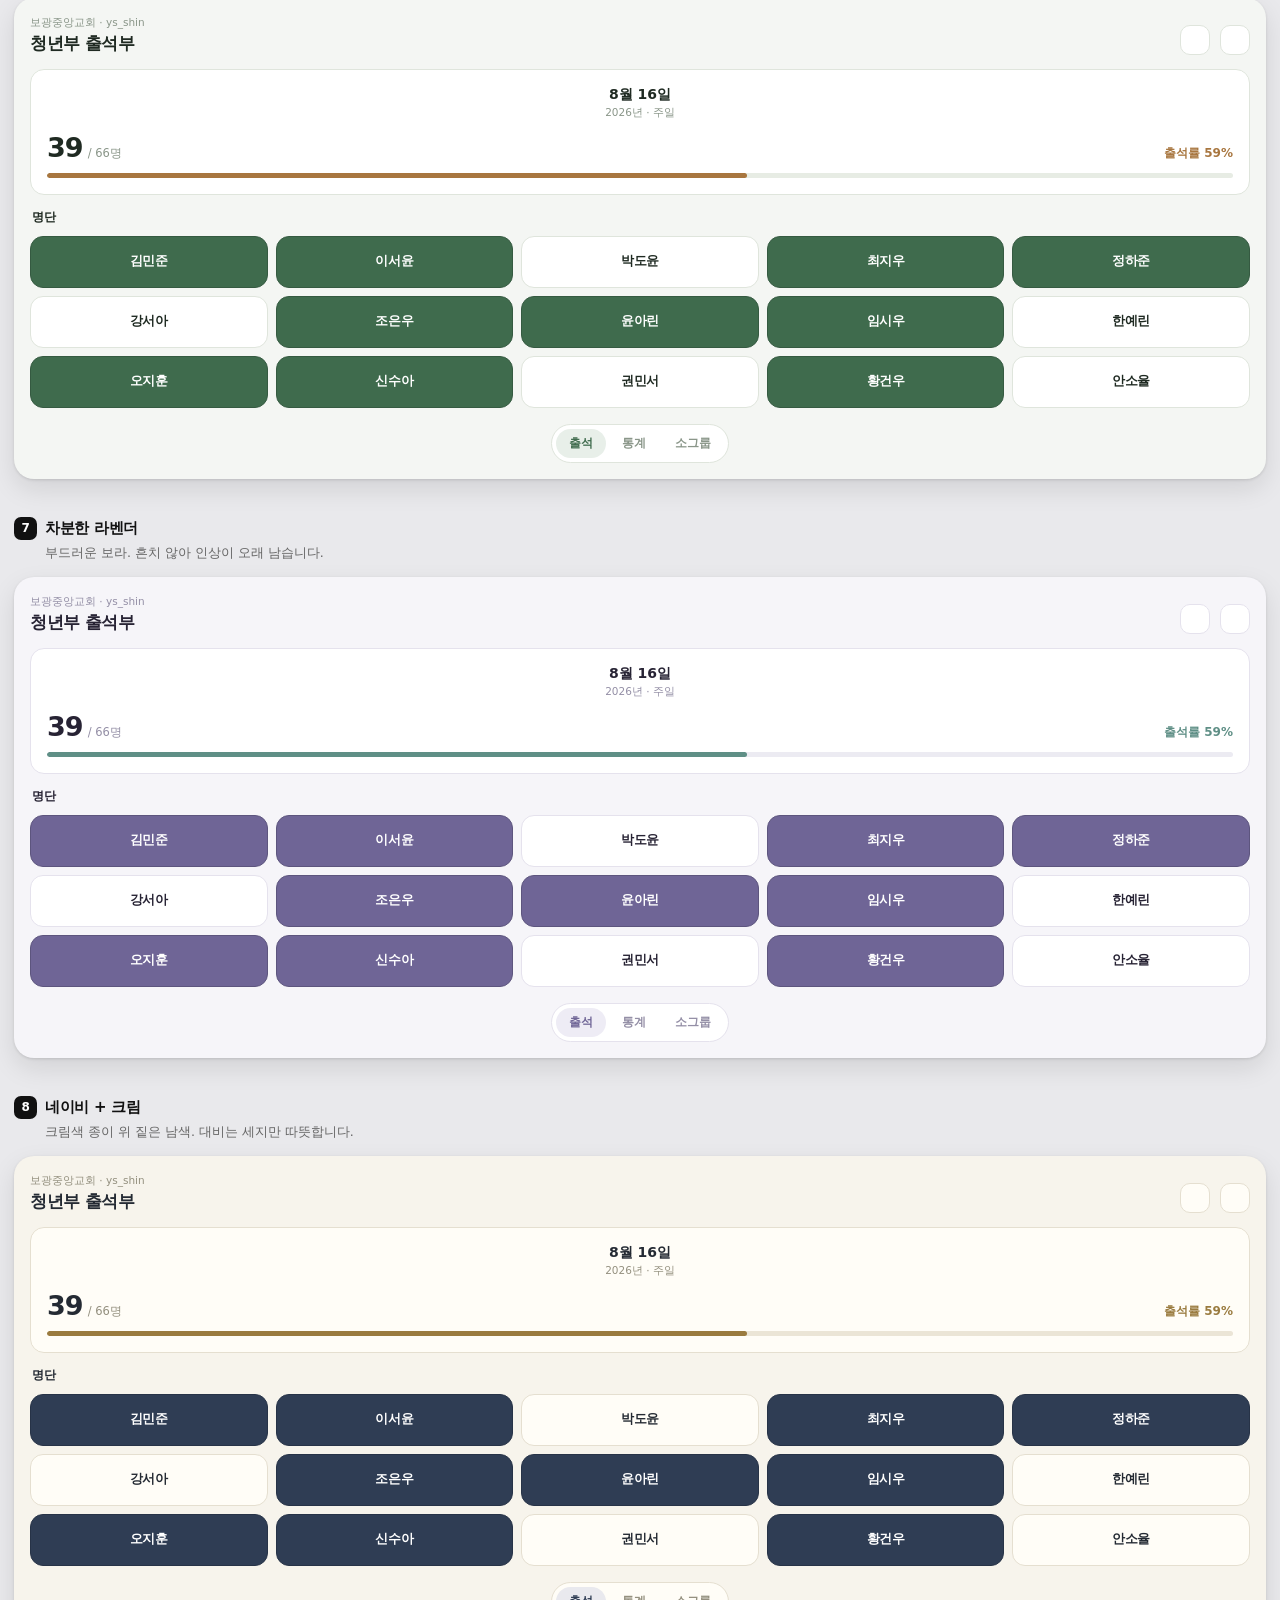
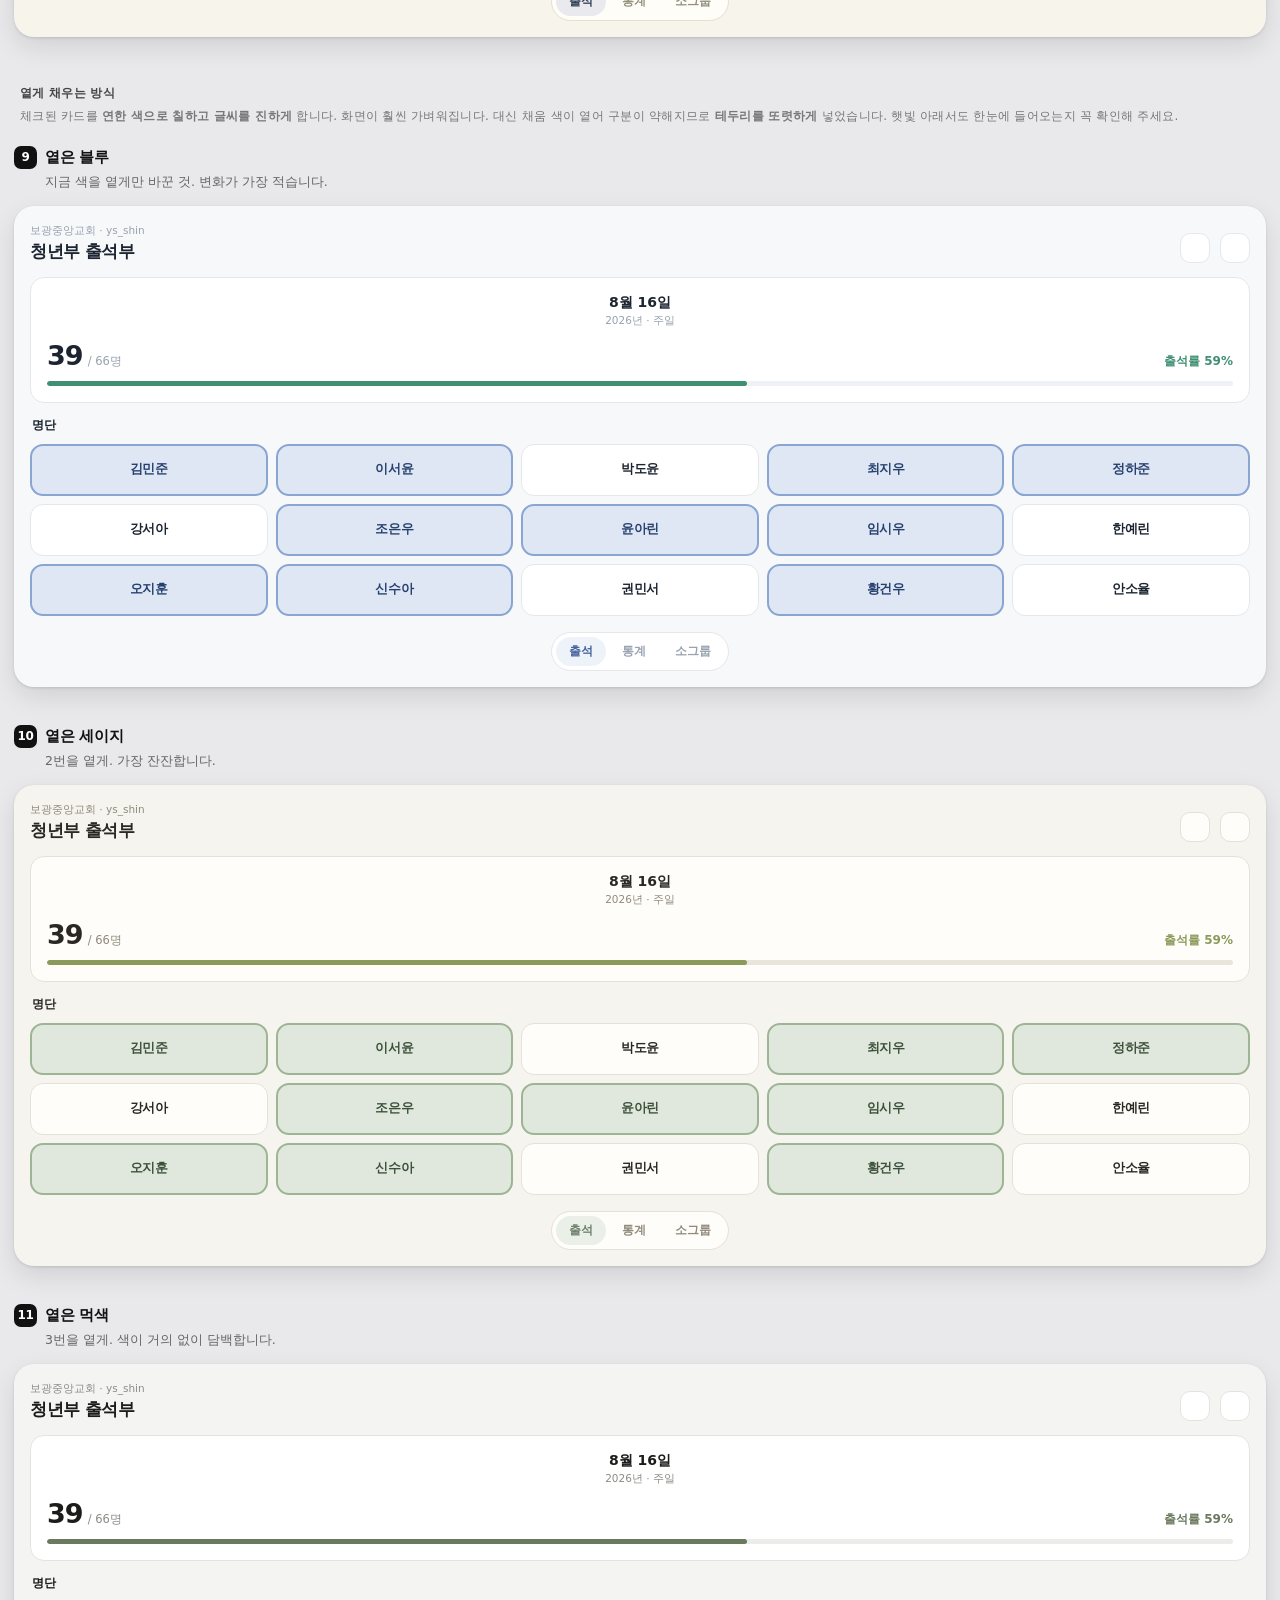
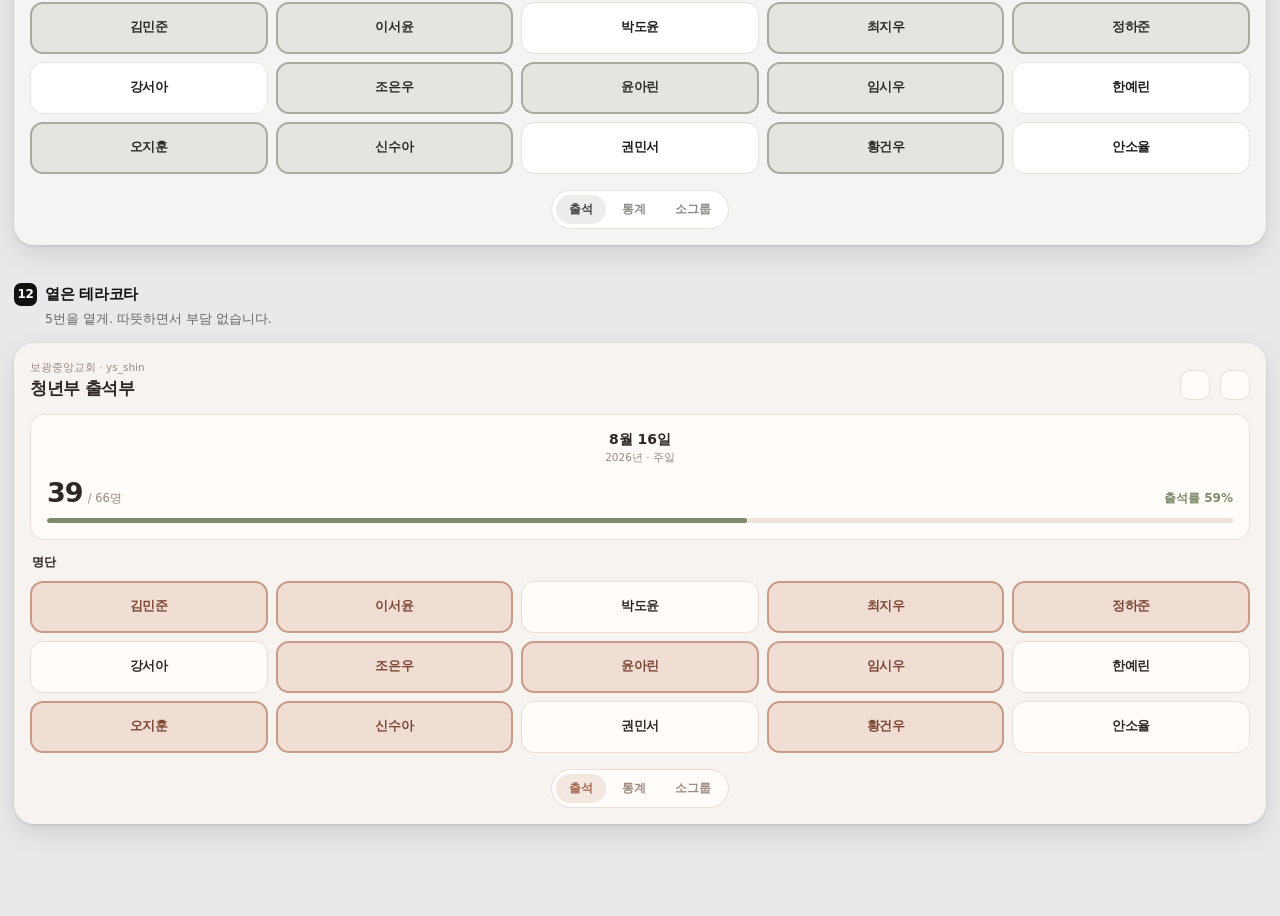
==== commit 2419454d: "화면 색 12가지를 설정에서 고를 수 있게 체크된 카드의 색을 --fill/--fill-edge/--fill-ink 세 토큰으로 분리해 진한 채움과 옅은 채움을 같은 구조로 다룬다" ====
--- a/preview.html
+++ b/preview.html
@@ -64,7 +64,7 @@
   font-size: 12.5px; font-weight: 600; letter-spacing: -.4px;
   background: var(--surface); border: 1px solid var(--line); color: var(--ink);
 }
-.demo .n.on { background: var(--primary); border-color: var(--primary); color: var(--on-ink); font-weight: 700; }
+.demo .n.on { background: var(--primary); border: 1.5px solid var(--edge); color: var(--on-ink); font-weight: 700; }
 /* 옅게 채우는 방식 — 배경은 연하게, 글씨를 진하게 */
 .demo.soft .n.on { background: var(--soft-fill); border: 2px solid var(--soft-edge); color: var(--soft-ink); font-weight: 700; }
 .demo .dock { margin: 16px auto 0; width: fit-content; display: flex; gap: 3px; padding: 4px; border-radius: 99px; background: var(--surface); border: 1px solid var(--line); }
@@ -72,14 +72,14 @@
 .demo .dock span.sel { background: var(--soft); color: var(--primary); font-weight: 700; }
 
 /* ═══ 진하게 채우는 방식 ═══════════════════════════════ */
-.p-now   { --plane:#f8fafc; --surface:#fff;    --line:#e2e8f0; --track:#f1f5f9; --ink:#0f172a; --muted:#94a3b8; --primary:#41609c; --on-ink:#fff; --soft:#eef2f9; --accent:#10b981; }
-.p-paper { --plane:#f6f4ef; --surface:#fffdf9; --line:#e6e1d6; --track:#eae5da; --ink:#2b2823; --muted:#918a7c; --primary:#6b7f6a; --on-ink:#fff; --soft:#eaefe8; --accent:#8a9a5b; }
-.p-mono  { --plane:#f4f4f2; --surface:#fff;    --line:#e3e3df; --track:#ececea; --ink:#1c1c1a; --muted:#8c8c86; --primary:#3f3f3c; --on-ink:#fff; --soft:#ececea; --accent:#6b7a5e; }
-.p-mist  { --plane:#f2f5f7; --surface:#fff;    --line:#dfe6ea; --track:#e8eef1; --ink:#22303a; --muted:#8ba0ad; --primary:#5b7f95; --on-ink:#fff; --soft:#e9eff3; --accent:#4f9d8a; }
-.p-clay  { --plane:#f7f3f0; --surface:#fffcfa; --line:#e8ded7; --track:#eee4dd; --ink:#2e2724; --muted:#9c8b81; --primary:#a8674f; --on-ink:#fff; --soft:#f3e7e1; --accent:#7d8b6a; }
-.p-fores { --plane:#f4f6f3; --surface:#fff;    --line:#dfe5dc; --track:#e7ece4; --ink:#1f2a22; --muted:#8a9689; --primary:#3f6b4d; --on-ink:#fff; --soft:#e8efe9; --accent:#a8763f; }
-.p-lav   { --plane:#f6f5f9; --surface:#fff;    --line:#e5e2ed; --track:#ecebf2; --ink:#272334; --muted:#948fa6; --primary:#6f6596; --on-ink:#fff; --soft:#eeecf5; --accent:#5f8f86; }
-.p-navy  { --plane:#f7f4ec; --surface:#fffdf7; --line:#e5dfd0; --track:#ebe5d6; --ink:#242a33; --muted:#94907f; --primary:#2f3d54; --on-ink:#fff; --soft:#e9e9ee; --accent:#9a7b3f; }
+.p-now   { --plane:#f8fafc; --surface:#fff;    --line:#e2e8f0; --track:#f1f5f9; --ink:#0f172a; --muted:#94a3b8; --primary:#41609c; --on-ink:#fff; --soft:#eef2f9; --accent:#10b981;  --edge:#375183; }
+.p-paper { --plane:#f6f4ef; --surface:#fffdf9; --line:#e6e1d6; --track:#eae5da; --ink:#2b2823; --muted:#918a7c; --primary:#6b7f6a; --on-ink:#fff; --soft:#eaefe8; --accent:#8a9a5b;  --edge:#5a6b59; }
+.p-mono  { --plane:#f4f4f2; --surface:#fff;    --line:#e3e3df; --track:#ececea; --ink:#1c1c1a; --muted:#8c8c86; --primary:#3f3f3c; --on-ink:#fff; --soft:#ececea; --accent:#6b7a5e;  --edge:#353532; }
+.p-mist  { --plane:#f2f5f7; --surface:#fff;    --line:#dfe6ea; --track:#e8eef1; --ink:#22303a; --muted:#8ba0ad; --primary:#5b7f95; --on-ink:#fff; --soft:#e9eff3; --accent:#4f9d8a;  --edge:#4c6b7d; }
+.p-clay  { --plane:#f7f3f0; --surface:#fffcfa; --line:#e8ded7; --track:#eee4dd; --ink:#2e2724; --muted:#9c8b81; --primary:#a8674f; --on-ink:#fff; --soft:#f3e7e1; --accent:#7d8b6a;  --edge:#8d5742; }
+.p-fores { --plane:#f4f6f3; --surface:#fff;    --line:#dfe5dc; --track:#e7ece4; --ink:#1f2a22; --muted:#8a9689; --primary:#3f6b4d; --on-ink:#fff; --soft:#e8efe9; --accent:#a8763f;  --edge:#355a41; }
+.p-lav   { --plane:#f6f5f9; --surface:#fff;    --line:#e5e2ed; --track:#ecebf2; --ink:#272334; --muted:#948fa6; --primary:#6f6596; --on-ink:#fff; --soft:#eeecf5; --accent:#5f8f86;  --edge:#5d557e; }
+.p-navy  { --plane:#f7f4ec; --surface:#fffdf7; --line:#e5dfd0; --track:#ebe5d6; --ink:#242a33; --muted:#94907f; --primary:#2f3d54; --on-ink:#fff; --soft:#e9e9ee; --accent:#9a7b3f;  --edge:#273347; }
 
 /* ═══ 옅게 채우는 방식 ═════════════════════════════════ */
 .s-blue  { --plane:#f7f8fa; --surface:#fff;    --line:#e4e7ec; --track:#eef1f5; --ink:#1b2430; --muted:#98a2b0; --primary:#41609c; --on-ink:#fff; --soft:#eef2f9; --accent:#3f8f72;
@@ -98,6 +98,8 @@
   <h1>색감 후보 비교</h1>
   <p>아래로 내려보시고 마음에 드는 <b>번호</b>를 알려주세요.
   섞어도 됩니다 — "6번인데 배경은 2번처럼" 같은 것도요.</p>
+  <p><b>12개 모두 앱에 들어가 있습니다.</b> ⚙ 설정 → 화면 색 에서 언제든 바꿀 수 있고,
+  기기마다 따로 기억되니 리더별로 다르게 써도 됩니다.</p>
   <p>이름은 실제 명단이 아니라 샘플입니다.</p>
 </div>
 
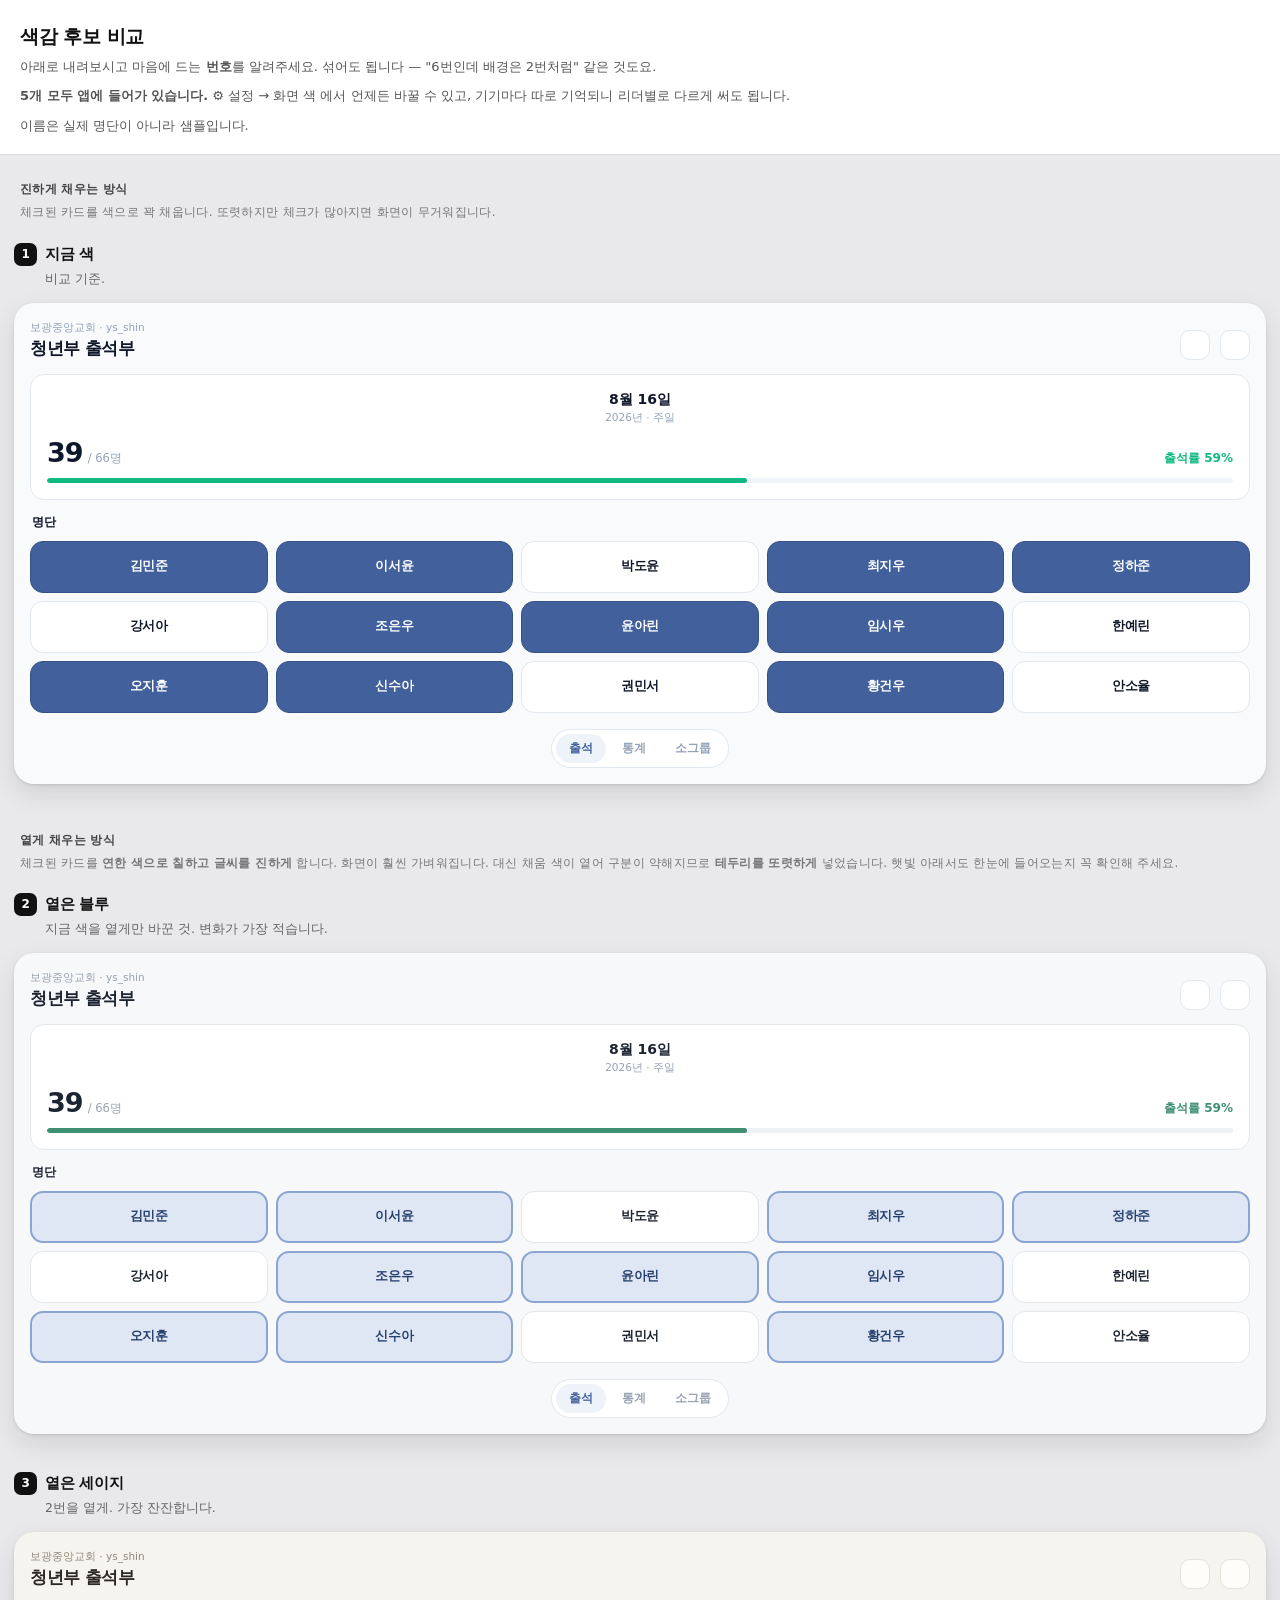
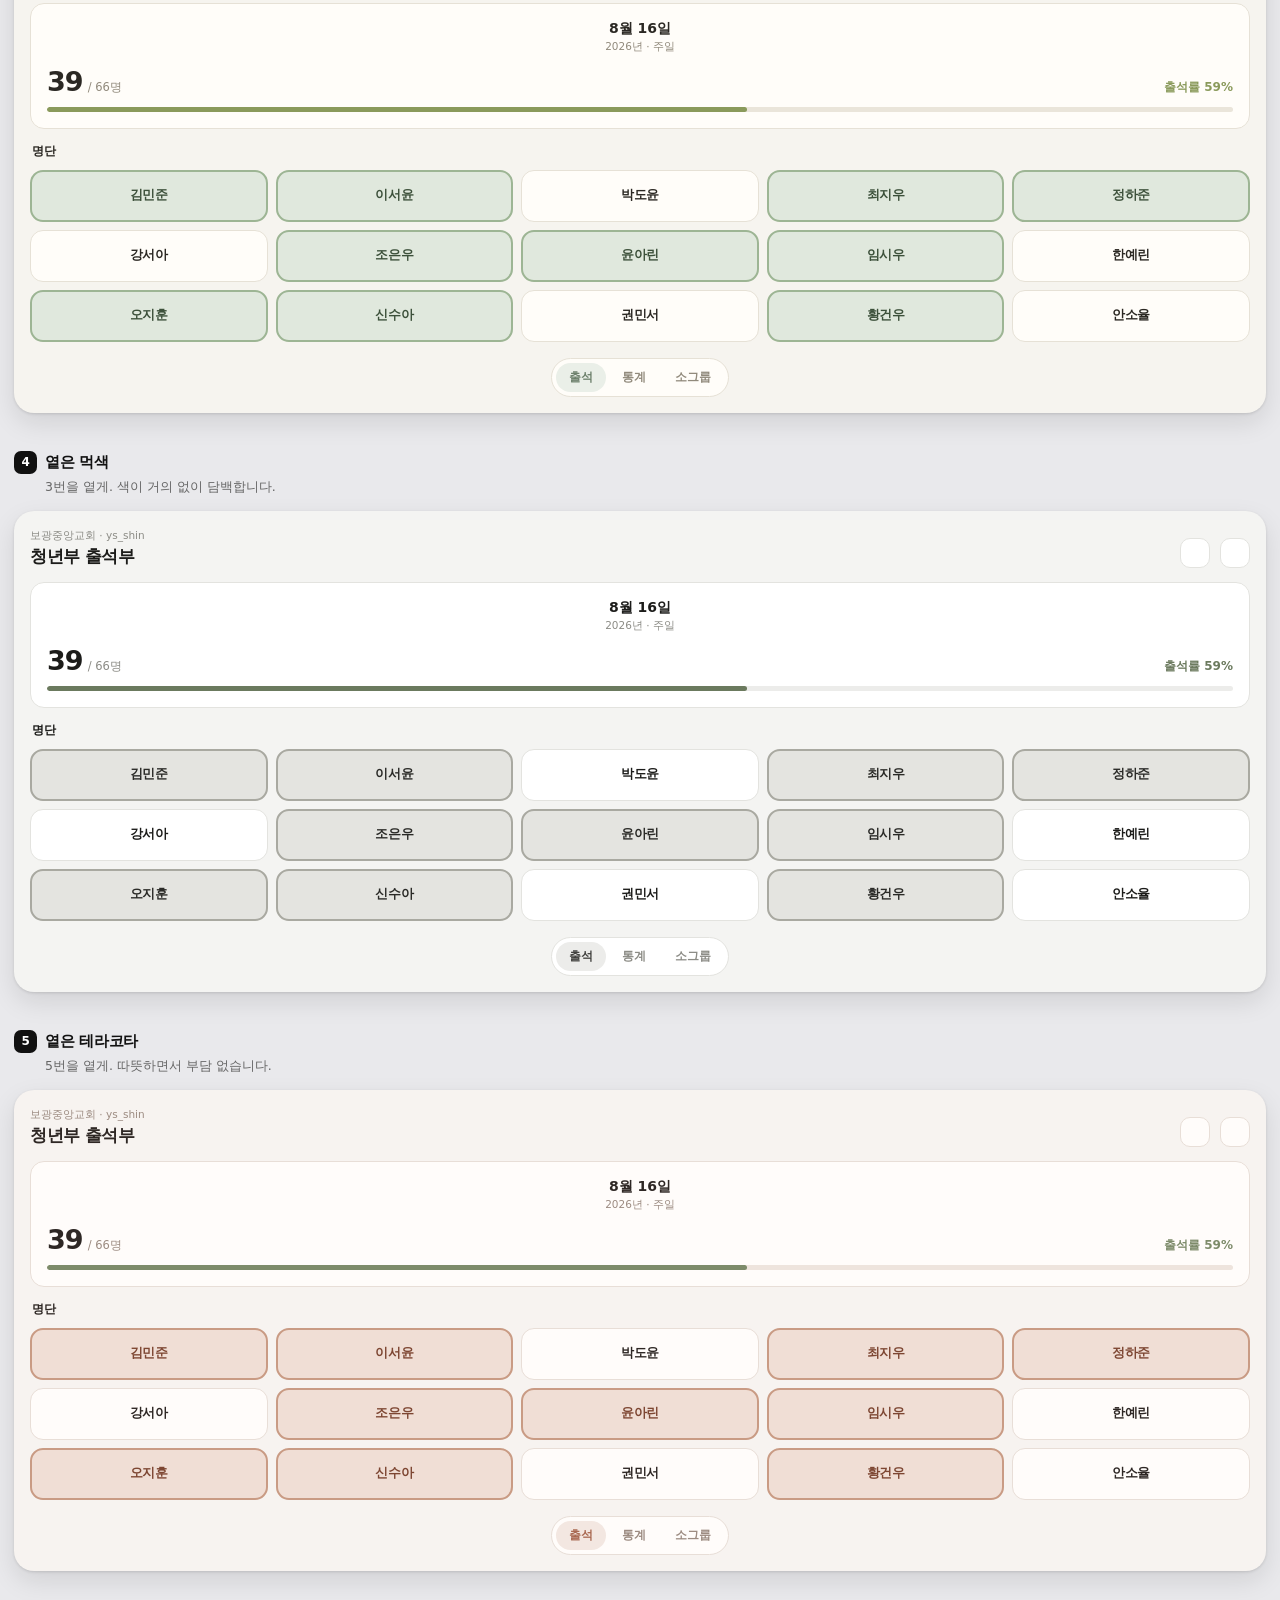
==== commit 242a9121: "화면 색을 5가지로 정리 (기본 블루 + 옅은 계열 4종) 세이지·먹색·안개블루·테라코타·숲색·라벤더·네이비의 진한 채움 버전을 뺐다. 이미 지운 테마를 고른 상태로 저장돼 있으면" ====
--- a/preview.html
+++ b/preview.html
@@ -73,13 +73,6 @@
 
 /* ═══ 진하게 채우는 방식 ═══════════════════════════════ */
 .p-now   { --plane:#f8fafc; --surface:#fff;    --line:#e2e8f0; --track:#f1f5f9; --ink:#0f172a; --muted:#94a3b8; --primary:#41609c; --on-ink:#fff; --soft:#eef2f9; --accent:#10b981;  --edge:#375183; }
-.p-paper { --plane:#f6f4ef; --surface:#fffdf9; --line:#e6e1d6; --track:#eae5da; --ink:#2b2823; --muted:#918a7c; --primary:#6b7f6a; --on-ink:#fff; --soft:#eaefe8; --accent:#8a9a5b;  --edge:#5a6b59; }
-.p-mono  { --plane:#f4f4f2; --surface:#fff;    --line:#e3e3df; --track:#ececea; --ink:#1c1c1a; --muted:#8c8c86; --primary:#3f3f3c; --on-ink:#fff; --soft:#ececea; --accent:#6b7a5e;  --edge:#353532; }
-.p-mist  { --plane:#f2f5f7; --surface:#fff;    --line:#dfe6ea; --track:#e8eef1; --ink:#22303a; --muted:#8ba0ad; --primary:#5b7f95; --on-ink:#fff; --soft:#e9eff3; --accent:#4f9d8a;  --edge:#4c6b7d; }
-.p-clay  { --plane:#f7f3f0; --surface:#fffcfa; --line:#e8ded7; --track:#eee4dd; --ink:#2e2724; --muted:#9c8b81; --primary:#a8674f; --on-ink:#fff; --soft:#f3e7e1; --accent:#7d8b6a;  --edge:#8d5742; }
-.p-fores { --plane:#f4f6f3; --surface:#fff;    --line:#dfe5dc; --track:#e7ece4; --ink:#1f2a22; --muted:#8a9689; --primary:#3f6b4d; --on-ink:#fff; --soft:#e8efe9; --accent:#a8763f;  --edge:#355a41; }
-.p-lav   { --plane:#f6f5f9; --surface:#fff;    --line:#e5e2ed; --track:#ecebf2; --ink:#272334; --muted:#948fa6; --primary:#6f6596; --on-ink:#fff; --soft:#eeecf5; --accent:#5f8f86;  --edge:#5d557e; }
-.p-navy  { --plane:#f7f4ec; --surface:#fffdf7; --line:#e5dfd0; --track:#ebe5d6; --ink:#242a33; --muted:#94907f; --primary:#2f3d54; --on-ink:#fff; --soft:#e9e9ee; --accent:#9a7b3f;  --edge:#273347; }
 
 /* ═══ 옅게 채우는 방식 ═════════════════════════════════ */
 .s-blue  { --plane:#f7f8fa; --surface:#fff;    --line:#e4e7ec; --track:#eef1f5; --ink:#1b2430; --muted:#98a2b0; --primary:#41609c; --on-ink:#fff; --soft:#eef2f9; --accent:#3f8f72;
@@ -98,54 +91,32 @@
   <h1>색감 후보 비교</h1>
   <p>아래로 내려보시고 마음에 드는 <b>번호</b>를 알려주세요.
   섞어도 됩니다 — "6번인데 배경은 2번처럼" 같은 것도요.</p>
-  <p><b>12개 모두 앱에 들어가 있습니다.</b> ⚙ 설정 → 화면 색 에서 언제든 바꿀 수 있고,
+  <p><b>5개 모두 앱에 들어가 있습니다.</b> ⚙ 설정 → 화면 색 에서 언제든 바꿀 수 있고,
   기기마다 따로 기억되니 리더별로 다르게 써도 됩니다.</p>
   <p>이름은 실제 명단이 아니라 샘플입니다.</p>
 </div>
 
 <p class="chapter">진하게 채우는 방식
-  <small>지금 앱과 같은 구조입니다. 체크된 카드를 색으로 꽉 채웁니다.
-  또렷하지만 체크가 많아지면 화면이 무거워집니다.</small></p>
+  <small>체크된 카드를 색으로 꽉 채웁니다. 또렷하지만 체크가 많아지면 화면이 무거워집니다.</small></p>
 
 <section class="opt"><h2><span class="num">1</span>지금 색</h2>
   <p class="why">비교 기준.</p><div class="demo p-now"></div></section>
-
-<section class="opt"><h2><span class="num">2</span>따뜻한 종이 + 세이지</h2>
-  <p class="why">배경을 종이처럼 살짝 노랗게, 체크는 차분한 이끼색.</p><div class="demo p-paper"></div></section>
-
-<section class="opt"><h2><span class="num">3</span>먹색 모노톤</h2>
-  <p class="why">색을 거의 쓰지 않고 짙은 회색으로만.</p><div class="demo p-mono"></div></section>
-
-<section class="opt"><h2><span class="num">4</span>안개 블루</h2>
-  <p class="why">지금 파랑 계열 유지, 채도만 크게 낮춤.</p><div class="demo p-mist"></div></section>
-
-<section class="opt"><h2><span class="num">5</span>흙빛 테라코타</h2>
-  <p class="why">따뜻한 벽돌색. 차가운 느낌을 걷어내고 싶을 때.</p><div class="demo p-clay"></div></section>
-
-<section class="opt"><h2><span class="num">6</span>깊은 숲색</h2>
-  <p class="why">격식 있는 진초록. 교회 인쇄물에서 자주 쓰는 색감입니다.</p><div class="demo p-fores"></div></section>
-
-<section class="opt"><h2><span class="num">7</span>차분한 라벤더</h2>
-  <p class="why">부드러운 보라. 흔치 않아 인상이 오래 남습니다.</p><div class="demo p-lav"></div></section>
-
-<section class="opt"><h2><span class="num">8</span>네이비 + 크림</h2>
-  <p class="why">크림색 종이 위 짙은 남색. 대비는 세지만 따뜻합니다.</p><div class="demo p-navy"></div></section>
 
 <p class="chapter">옅게 채우는 방식
   <small>체크된 카드를 <b>연한 색으로 칠하고 글씨를 진하게</b> 합니다.
   화면이 훨씬 가벼워집니다. 대신 채움 색이 옅어 구분이 약해지므로
   <b>테두리를 또렷하게</b> 넣었습니다. 햇빛 아래서도 한눈에 들어오는지 꼭 확인해 주세요.</small></p>
 
-<section class="opt"><h2><span class="num">9</span>옅은 블루</h2>
+<section class="opt"><h2><span class="num">2</span>옅은 블루</h2>
   <p class="why">지금 색을 옅게만 바꾼 것. 변화가 가장 적습니다.</p><div class="demo soft s-blue"></div></section>
 
-<section class="opt"><h2><span class="num">10</span>옅은 세이지</h2>
+<section class="opt"><h2><span class="num">3</span>옅은 세이지</h2>
   <p class="why">2번을 옅게. 가장 잔잔합니다.</p><div class="demo soft s-sage"></div></section>
 
-<section class="opt"><h2><span class="num">11</span>옅은 먹색</h2>
+<section class="opt"><h2><span class="num">4</span>옅은 먹색</h2>
   <p class="why">3번을 옅게. 색이 거의 없이 담백합니다.</p><div class="demo soft s-mono"></div></section>
 
-<section class="opt"><h2><span class="num">12</span>옅은 테라코타</h2>
+<section class="opt"><h2><span class="num">5</span>옅은 테라코타</h2>
   <p class="why">5번을 옅게. 따뜻하면서 부담 없습니다.</p><div class="demo soft s-clay"></div></section>
 
 <script>
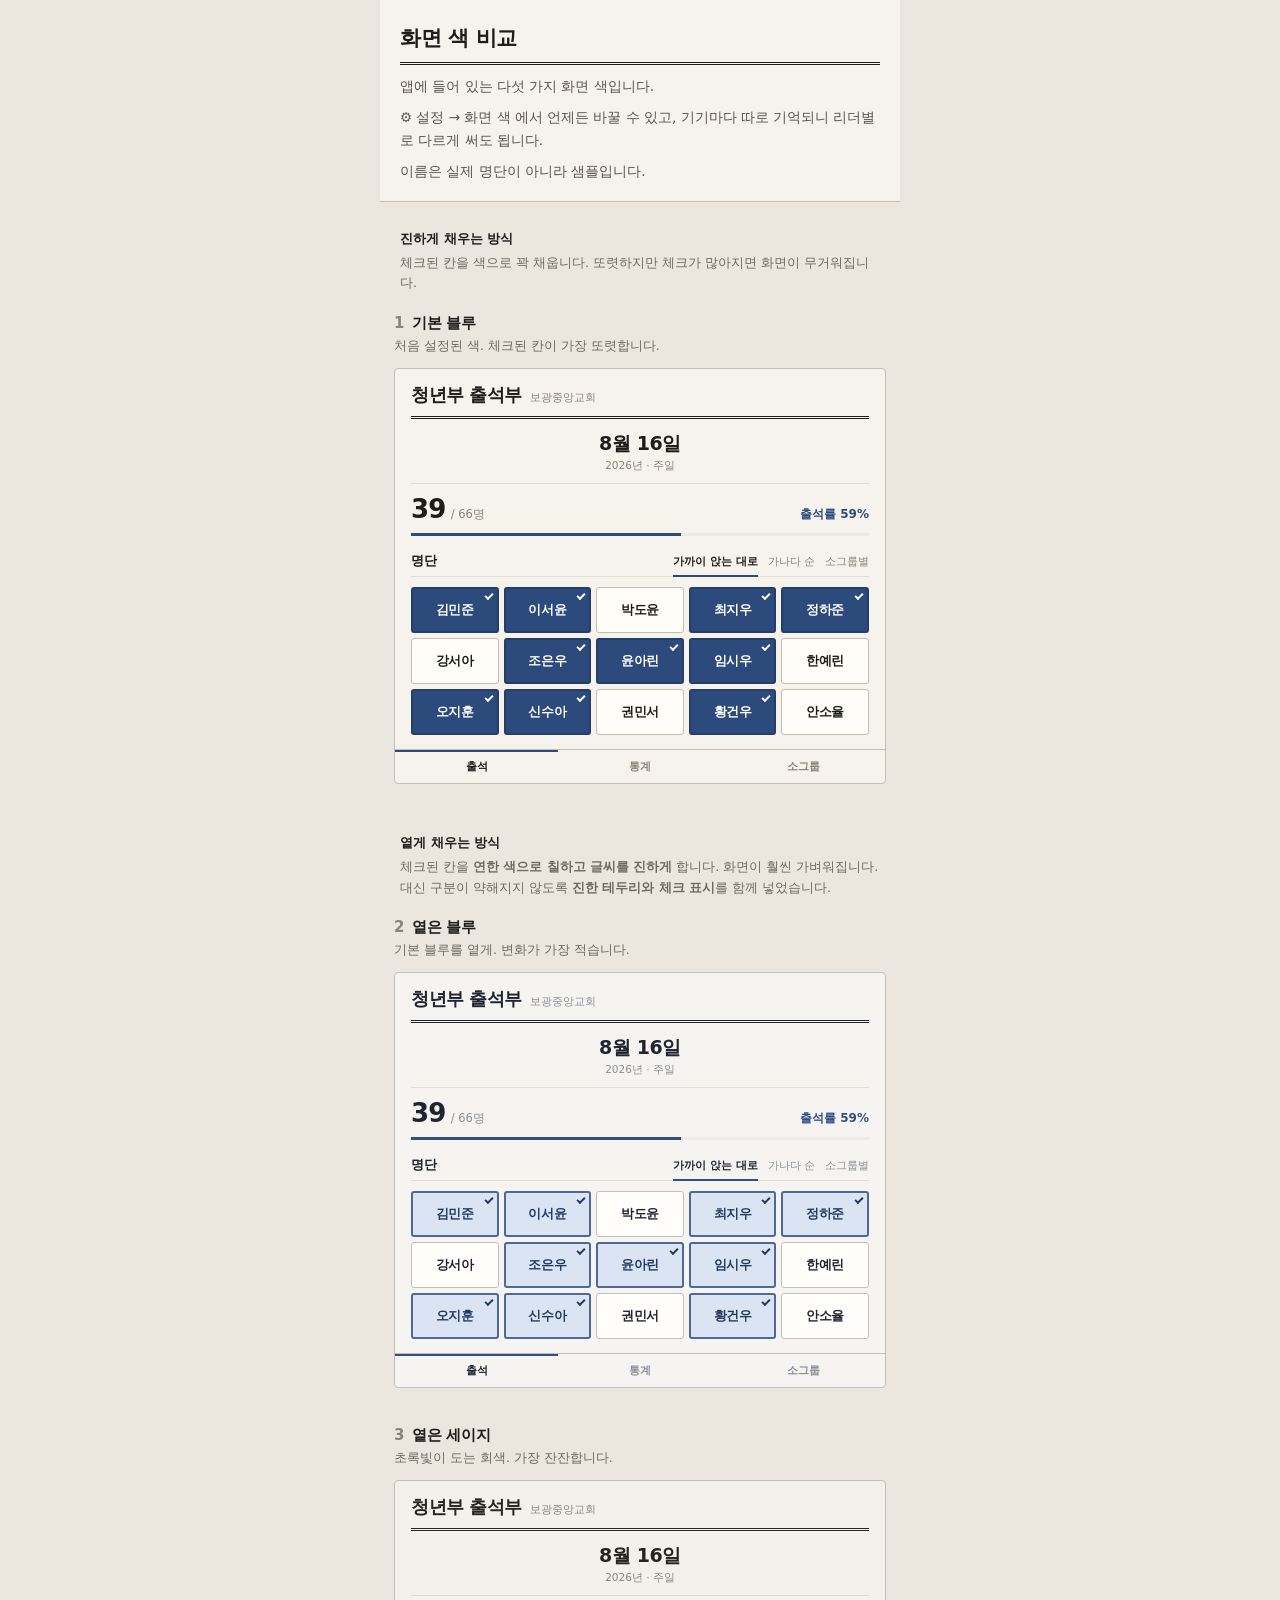
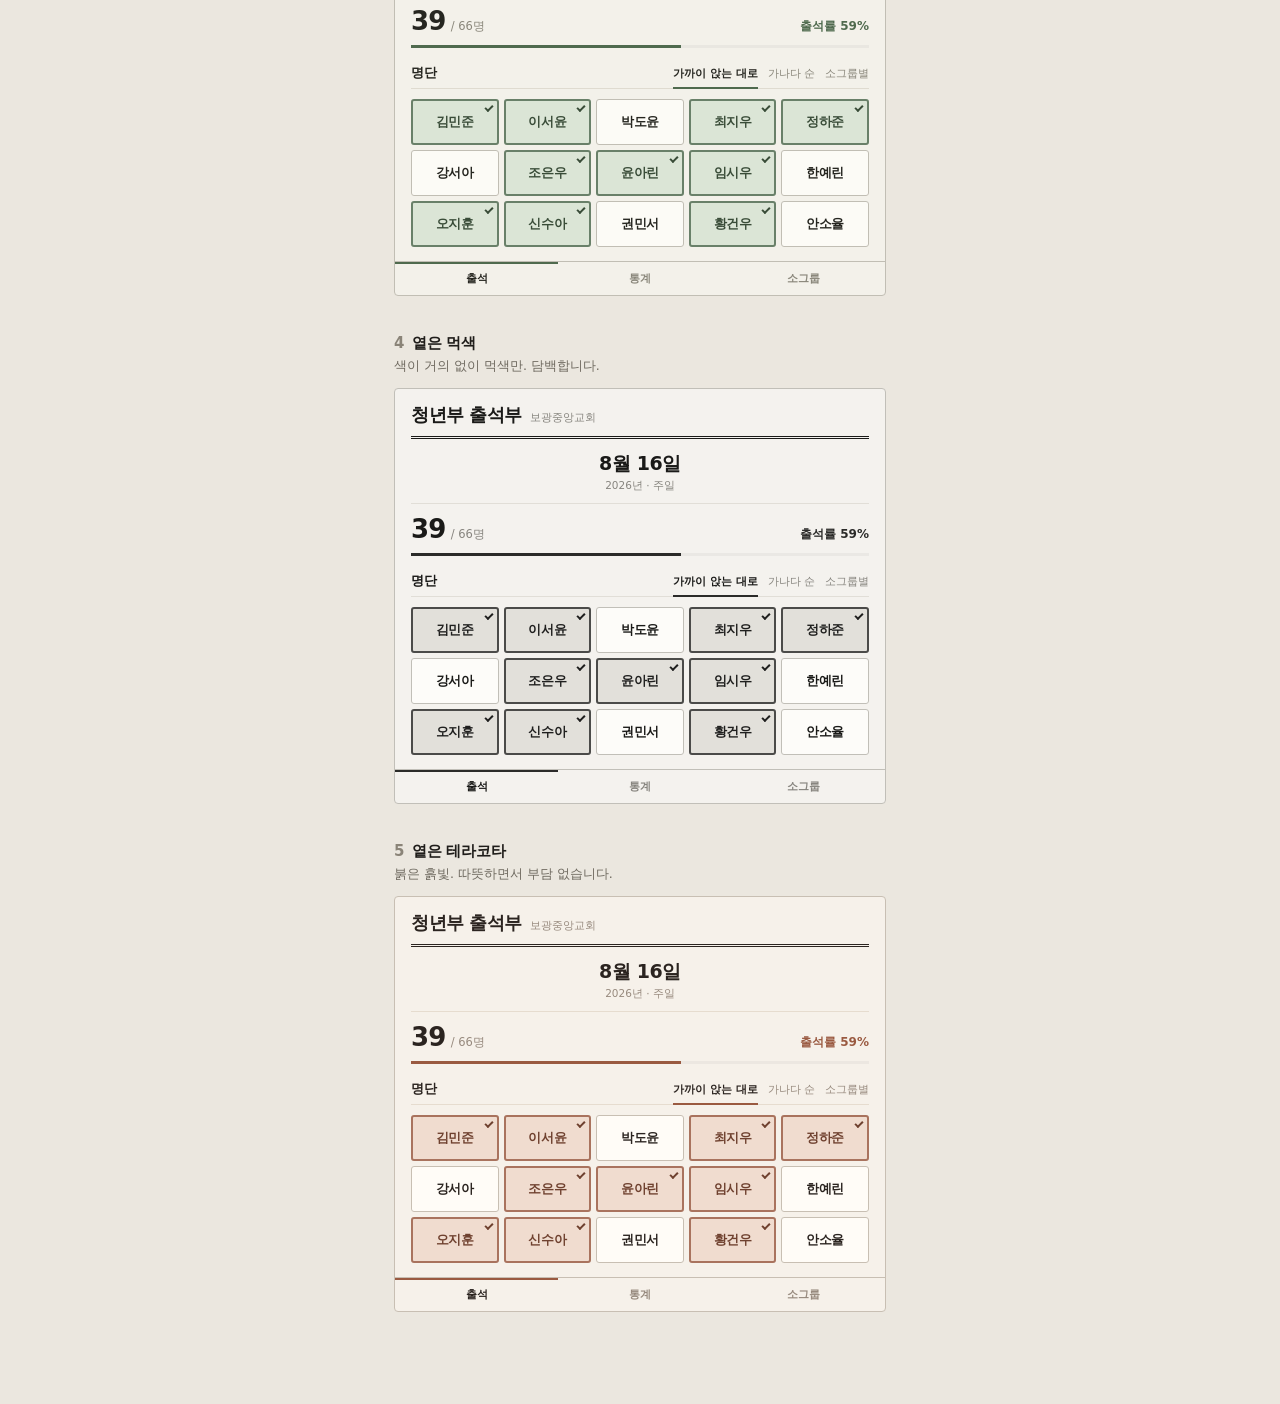
==== commit 56912b81: "화면 디자인 개편: 종이 출석부 느낌의 평평한 UI" ====
--- a/preview.html
+++ b/preview.html
@@ -5,119 +5,124 @@
 <meta name="viewport" content="width=device-width, initial-scale=1, viewport-fit=cover" />
 <title>색감 후보 비교 — 청년부 출석부</title>
 <style>
-/* 색감 비교용 페이지. 실제 명단이 아니라 샘플 이름을 씁니다. */
+/* 색감 비교용 페이지. 실제 명단이 아니라 샘플 이름을 씁니다.
+   앱(styles.css)과 같은 모양 — 종이 바탕 · 가는 선 · 거의 각진 칸 · 그림자 없음 */
 * { box-sizing: border-box; }
 body {
   margin: 0; padding: 0 0 70px;
-  font-family: system-ui, -apple-system, "Apple SD Gothic Neo", "Noto Sans KR", sans-serif;
-  background: #e9e9ec; color: #111;
+  font-family: -apple-system, BlinkMacSystemFont, "Apple SD Gothic Neo", "Noto Sans KR", system-ui, sans-serif;
+  background: #ebe7df; color: #1f1d1a; -webkit-font-smoothing: antialiased;
 }
+.wrap { max-width: 520px; margin: 0 auto; }
 .intro {
   padding: calc(env(safe-area-inset-top) + 24px) 20px 18px;
-  background: #fff; border-bottom: 1px solid #ddd;
+  background: #f6f3ec; border-bottom: 1px solid #c4beb3;
 }
-.intro h1 { margin: 0 0 6px; font-size: 19px; letter-spacing: -.4px; }
-.intro p  { margin: 0 0 8px; font-size: 13px; line-height: 1.65; color: #555; }
+.intro h1 { margin: 0 0 10px; padding-bottom: 10px; border-bottom: 3px double #1f1d1a; font-size: 21px; letter-spacing: -.4px; }
+.intro p  { margin: 0 0 8px; font-size: 13.5px; line-height: 1.7; color: #5a564e; }
 .intro p:last-child { margin: 0; }
 
 .chapter {
-  margin: 0; padding: 26px 20px 4px;
-  font-size: 12px; font-weight: 700; letter-spacing: .3px; color: #444;
+  margin: 0; padding: 28px 20px 4px;
+  font-size: 13px; font-weight: 700; color: #1f1d1a;
 }
-.chapter small { display: block; margin-top: 5px; font-size: 12px; font-weight: 400; color: #777; line-height: 1.6; }
+.chapter small { display: block; margin-top: 5px; font-size: 12.5px; font-weight: 400; color: #6f6a60; line-height: 1.65; }
 
 .opt { padding: 16px 14px 22px; }
 .opt > h2 {
   margin: 0 0 3px; font-size: 15px; font-weight: 700; letter-spacing: -.3px;
-  display: flex; align-items: center; gap: 8px;
+  display: flex; align-items: baseline; gap: 8px;
 }
-.opt > h2 .num {
-  width: 23px; height: 23px; border-radius: 7px; background: #111; color: #fff;
-  font-size: 12px; flex: none;
-  display: inline-flex; align-items: center; justify-content: center;
-}
-.opt > .why { margin: 0 0 14px 31px; font-size: 12.5px; color: #666; line-height: 1.6; }
+.opt > h2 .num { font-variant-numeric: tabular-nums; color: #8a8478; font-weight: 600; }
+.opt > .why { margin: 0 0 12px; font-size: 12.5px; color: #6f6a60; line-height: 1.6; }
 
 /* ── 미니 앱 화면 ─────────────────────────────────────── */
 .demo {
-  border-radius: 20px; overflow: hidden; padding: 18px 16px 16px;
-  background: var(--plane); color: var(--ink);
-  box-shadow: 0 1px 3px rgba(0,0,0,.12), 0 10px 26px rgba(0,0,0,.10);
+  border: 1px solid var(--line); border-radius: 4px; overflow: hidden;
+  padding: 14px 16px 0; background: var(--plane); color: var(--ink);
 }
-.demo .top { display: flex; align-items: flex-end; gap: 10px; margin-bottom: 14px; }
-.demo .eyebrow { margin: 0 0 2px; font-size: 10.5px; color: var(--muted); }
-.demo .title { margin: 0; font-size: 17px; font-weight: 700; letter-spacing: -.5px; }
-.demo .ico { width: 30px; height: 30px; border-radius: 10px; flex: none; background: var(--surface); border: 1px solid var(--line); }
-.demo .card { background: var(--surface); border: 1px solid var(--line); border-radius: 14px; padding: 16px; margin-bottom: 14px; }
-.demo .date { text-align: center; font-size: 14px; font-weight: 700; margin-bottom: 12px; }
-.demo .date small { display: block; font-size: 10.5px; font-weight: 400; color: var(--muted); margin-top: 2px; }
-.demo .stat { display: flex; align-items: baseline; justify-content: space-between; }
-.demo .stat b { font-size: 27px; letter-spacing: -1px; }
+.demo .top {
+  display: flex; align-items: baseline; gap: 8px;
+  padding-bottom: 9px; border-bottom: 3px double var(--ink);
+}
+.demo .title { margin: 0; font-size: 18px; font-weight: 700; letter-spacing: -.5px; }
+.demo .church { flex: 1; font-size: 10.5px; color: var(--muted); }
+.demo .date { text-align: center; font-size: 19px; font-weight: 700; letter-spacing: -.4px; margin: 12px 0 10px; }
+.demo .date small { display: block; font-size: 10.5px; font-weight: 500; color: var(--muted); margin-top: 2px; letter-spacing: 0; }
+.demo .stat { display: flex; align-items: baseline; justify-content: space-between; padding-top: 10px; border-top: 1px solid var(--hair); font-variant-numeric: tabular-nums; }
+.demo .stat b { font-size: 26px; letter-spacing: -.8px; }
 .demo .stat span { font-size: 11.5px; color: var(--muted); }
-.demo .stat .rate { font-size: 12px; font-weight: 700; color: var(--accent); }
-.demo .meter { margin-top: 10px; height: 5px; border-radius: 99px; background: var(--track); overflow: hidden; }
-.demo .meter i { display: block; height: 100%; width: 59%; background: var(--accent); border-radius: 99px; }
-.demo .label { font-size: 12px; font-weight: 700; margin: 0 2px 10px; }
-.demo .grid { display: grid; grid-template-columns: repeat(5, 1fr); gap: 8px; }
+.demo .stat .rate { font-size: 12px; font-weight: 700; color: var(--primary); }
+.demo .meter { margin-top: 9px; height: 3px; background: var(--track); }
+.demo .meter i { display: block; height: 100%; width: 59%; background: var(--primary); }
+.demo .label {
+  display: flex; align-items: flex-end; justify-content: space-between;
+  font-size: 13px; font-weight: 700; margin: 16px 0 10px; border-bottom: 1px solid var(--hair);
+}
+.demo .label > span:first-child { padding-bottom: 6px; }
+.demo .label .tabs { display: flex; gap: 10px; font-size: 10.5px; font-weight: 500; color: var(--muted); }
+.demo .label .tabs span { padding-bottom: 6px; margin-bottom: -1px; }
+.demo .label .tabs .sel { color: var(--ink); font-weight: 700; border-bottom: 2px solid var(--primary); }
+.demo .grid { display: grid; grid-template-columns: repeat(5, 1fr); gap: 5px; }
 .demo .n {
-  min-height: 52px; border-radius: 13px; display: flex; align-items: center; justify-content: center;
+  position: relative;
+  min-height: 46px; border-radius: 3px; display: flex; align-items: center; justify-content: center;
   font-size: 12.5px; font-weight: 600; letter-spacing: -.4px;
   background: var(--surface); border: 1px solid var(--line); color: var(--ink);
 }
-.demo .n.on { background: var(--primary); border: 1.5px solid var(--edge); color: var(--on-ink); font-weight: 700; }
-/* 옅게 채우는 방식 — 배경은 연하게, 글씨를 진하게 */
-.demo.soft .n.on { background: var(--soft-fill); border: 2px solid var(--soft-edge); color: var(--soft-ink); font-weight: 700; }
-.demo .dock { margin: 16px auto 0; width: fit-content; display: flex; gap: 3px; padding: 4px; border-radius: 99px; background: var(--surface); border: 1px solid var(--line); }
-.demo .dock span { padding: 7px 13px; border-radius: 99px; font-size: 11.5px; font-weight: 600; color: var(--muted); }
-.demo .dock span.sel { background: var(--soft); color: var(--primary); font-weight: 700; }
+.demo .n.on { background: var(--fill); border: 2px solid var(--edge); color: var(--on-ink); font-weight: 700; }
+.demo .n.on::after {
+  content: ""; position: absolute; top: 4px; right: 4px; width: 6px; height: 3px;
+  border-left: 2px solid currentColor; border-bottom: 2px solid currentColor; transform: rotate(-45deg);
+}
+.demo .dock {
+  margin: 14px -16px 0; display: grid; grid-template-columns: repeat(3, 1fr);
+  border-top: 1px solid var(--line);
+}
+.demo .dock span { padding: 9px 0; text-align: center; font-size: 11px; font-weight: 600; color: var(--muted); }
+.demo .dock span.sel { color: var(--ink); font-weight: 700; box-shadow: inset 0 2px 0 var(--primary); }
 
-/* ═══ 진하게 채우는 방식 ═══════════════════════════════ */
-.p-now   { --plane:#f8fafc; --surface:#fff;    --line:#e2e8f0; --track:#f1f5f9; --ink:#0f172a; --muted:#94a3b8; --primary:#41609c; --on-ink:#fff; --soft:#eef2f9; --accent:#10b981;  --edge:#375183; }
-
-/* ═══ 옅게 채우는 방식 ═════════════════════════════════ */
-.s-blue  { --plane:#f7f8fa; --surface:#fff;    --line:#e4e7ec; --track:#eef1f5; --ink:#1b2430; --muted:#98a2b0; --primary:#41609c; --on-ink:#fff; --soft:#eef2f9; --accent:#3f8f72;
-           --soft-fill:#dfe7f4; --soft-edge:#8ba5d2; --soft-ink:#26406e; }
-.s-sage  { --plane:#f6f4ef; --surface:#fffdf9; --line:#e6e1d6; --track:#eae5da; --ink:#2b2823; --muted:#918a7c; --primary:#6b7f6a; --on-ink:#fff; --soft:#eaefe8; --accent:#8a9a5b;
-           --soft-fill:#e0e8dd; --soft-edge:#9db594; --soft-ink:#3c503a; }
-.s-mono  { --plane:#f4f4f2; --surface:#fff;    --line:#e3e3df; --track:#ececea; --ink:#1c1c1a; --muted:#8c8c86; --primary:#3f3f3c; --on-ink:#fff; --soft:#ececea; --accent:#6b7a5e;
-           --soft-fill:#e4e4e0; --soft-edge:#a9a9a1; --soft-ink:#2a2a27; }
-.s-clay  { --plane:#f7f3f0; --surface:#fffcfa; --line:#e8ded7; --track:#eee4dd; --ink:#2e2724; --muted:#9c8b81; --primary:#a8674f; --on-ink:#fff; --soft:#f3e7e1; --accent:#7d8b6a;
-           --soft-fill:#f0ded5; --soft-edge:#c99b84; --soft-ink:#7d4632; }
+/* ═══ 테마 값 — styles.css 의 [data-theme-name] 과 같다 ═══ */
+.t-blue  { --plane:#f6f3ec; --surface:#fffdf8; --hair:#e3ddd0; --line:#c4beb3; --track:#ece9e3; --ink:#1f1d1a; --muted:#8a8478; --primary:#2c4a7c; --fill:#2c4a7c; --edge:#253e68; --on-ink:#fff; }
+.t-sblue { --plane:#f5f4f0; --surface:#fffefb; --hair:#e1ded6; --line:#c2c0bb; --track:#ebeae6; --ink:#1e2430; --muted:#8b909a; --primary:#2f4f86; --fill:#dbe4f3; --edge:#4e6998; --on-ink:#223960; }
+.t-ssage { --plane:#f3f1ea; --surface:#fcfbf6; --hair:#dfdbd0; --line:#c1beb4; --track:#e9e7e1; --ink:#262620; --muted:#8a877b; --primary:#4f6a4e; --fill:#dbe5d6; --edge:#698069; --on-ink:#394c38; }
+.t-smono { --plane:#f4f2ee; --surface:#fdfcf9; --hair:#e1ded7; --line:#c1bfb8; --track:#eae8e4; --ink:#1a1a18; --muted:#87857f; --primary:#2b2b29; --fill:#e2e0da; --edge:#4b4b49; --on-ink:#1f1f1e; }
+.t-sclay { --plane:#f6f1ea; --surface:#fffcf7; --hair:#e6dccf; --line:#c8bfb3; --track:#ece7e1; --ink:#2b2420; --muted:#978a7e; --primary:#9a5a41; --fill:#f0dccf; --edge:#a9735e; --on-ink:#6f412f; }
 </style>
 </head>
 <body>
+<div class="wrap">
 
 <div class="intro">
-  <h1>색감 후보 비교</h1>
-  <p>아래로 내려보시고 마음에 드는 <b>번호</b>를 알려주세요.
-  섞어도 됩니다 — "6번인데 배경은 2번처럼" 같은 것도요.</p>
-  <p><b>5개 모두 앱에 들어가 있습니다.</b> ⚙ 설정 → 화면 색 에서 언제든 바꿀 수 있고,
+  <h1>화면 색 비교</h1>
+  <p>앱에 들어 있는 다섯 가지 화면 색입니다.</p>
+  <p> ⚙ 설정 → 화면 색 에서 언제든 바꿀 수 있고,
   기기마다 따로 기억되니 리더별로 다르게 써도 됩니다.</p>
   <p>이름은 실제 명단이 아니라 샘플입니다.</p>
 </div>
 
 <p class="chapter">진하게 채우는 방식
-  <small>체크된 카드를 색으로 꽉 채웁니다. 또렷하지만 체크가 많아지면 화면이 무거워집니다.</small></p>
+  <small>체크된 칸을 색으로 꽉 채웁니다. 또렷하지만 체크가 많아지면 화면이 무거워집니다.</small></p>
 
-<section class="opt"><h2><span class="num">1</span>지금 색</h2>
-  <p class="why">비교 기준.</p><div class="demo p-now"></div></section>
+<section class="opt"><h2><span class="num">1</span>기본 블루</h2>
+  <p class="why">처음 설정된 색. 체크된 칸이 가장 또렷합니다.</p><div class="demo t-blue"></div></section>
 
 <p class="chapter">옅게 채우는 방식
-  <small>체크된 카드를 <b>연한 색으로 칠하고 글씨를 진하게</b> 합니다.
-  화면이 훨씬 가벼워집니다. 대신 채움 색이 옅어 구분이 약해지므로
-  <b>테두리를 또렷하게</b> 넣었습니다. 햇빛 아래서도 한눈에 들어오는지 꼭 확인해 주세요.</small></p>
+  <small>체크된 칸을 <b>연한 색으로 칠하고 글씨를 진하게</b> 합니다.
+  화면이 훨씬 가벼워집니다. 대신 구분이 약해지지 않도록
+  <b>진한 테두리와 체크 표시</b>를 함께 넣었습니다.</small></p>
 
 <section class="opt"><h2><span class="num">2</span>옅은 블루</h2>
-  <p class="why">지금 색을 옅게만 바꾼 것. 변화가 가장 적습니다.</p><div class="demo soft s-blue"></div></section>
+  <p class="why">기본 블루를 옅게. 변화가 가장 적습니다.</p><div class="demo t-sblue"></div></section>
 
 <section class="opt"><h2><span class="num">3</span>옅은 세이지</h2>
-  <p class="why">2번을 옅게. 가장 잔잔합니다.</p><div class="demo soft s-sage"></div></section>
+  <p class="why">초록빛이 도는 회색. 가장 잔잔합니다.</p><div class="demo t-ssage"></div></section>
 
 <section class="opt"><h2><span class="num">4</span>옅은 먹색</h2>
-  <p class="why">3번을 옅게. 색이 거의 없이 담백합니다.</p><div class="demo soft s-mono"></div></section>
+  <p class="why">색이 거의 없이 먹색만. 담백합니다.</p><div class="demo t-smono"></div></section>
 
 <section class="opt"><h2><span class="num">5</span>옅은 테라코타</h2>
-  <p class="why">5번을 옅게. 따뜻하면서 부담 없습니다.</p><div class="demo soft s-clay"></div></section>
+  <p class="why">붉은 흙빛. 따뜻하면서 부담 없습니다.</p><div class="demo t-sclay"></div></section>
 
 <script>
 const NAMES = ['김민준','이서윤','박도윤','최지우','정하준','강서아','조은우','윤아린','임시우','한예린','오지훈','신수아','권민서','황건우','안소율'];
@@ -126,25 +131,20 @@
 document.querySelectorAll('.demo').forEach(d => {
   d.innerHTML = `
     <div class="top">
-      <div style="flex:1">
-        <p class="eyebrow">보광중앙교회 · ys_shin</p>
-        <p class="title">청년부 출석부</p>
-      </div>
-      <div class="ico"></div><div class="ico"></div>
+      <p class="title">청년부 출석부</p><span class="church">보광중앙교회</span>
     </div>
-    <div class="card">
-      <div class="date">8월 16일<small>2026년 · 주일</small></div>
-      <div class="stat">
-        <div><b>39</b> <span>/ 66명</span></div>
-        <div class="rate">출석률 59%</div>
-      </div>
-      <div class="meter"><i></i></div>
+    <div class="date">8월 16일<small>2026년 · 주일</small></div>
+    <div class="stat">
+      <div><b>39</b> <span>/ 66명</span></div>
+      <div class="rate">출석률 59%</div>
     </div>
-    <p class="label">명단</p>
+    <div class="meter"><i></i></div>
+    <div class="label"><span>명단</span><span class="tabs"><span class="sel">가까이 앉는 대로</span><span>가나다 순</span><span>소그룹별</span></span></div>
     <div class="grid">${NAMES.map((n,i) =>
       `<div class="n${ON.has(i) ? ' on' : ''}">${n}</div>`).join('')}</div>
     <div class="dock"><span class="sel">출석</span><span>통계</span><span>소그룹</span></div>`;
 });
 </script>
+</div>
 </body>
 </html>
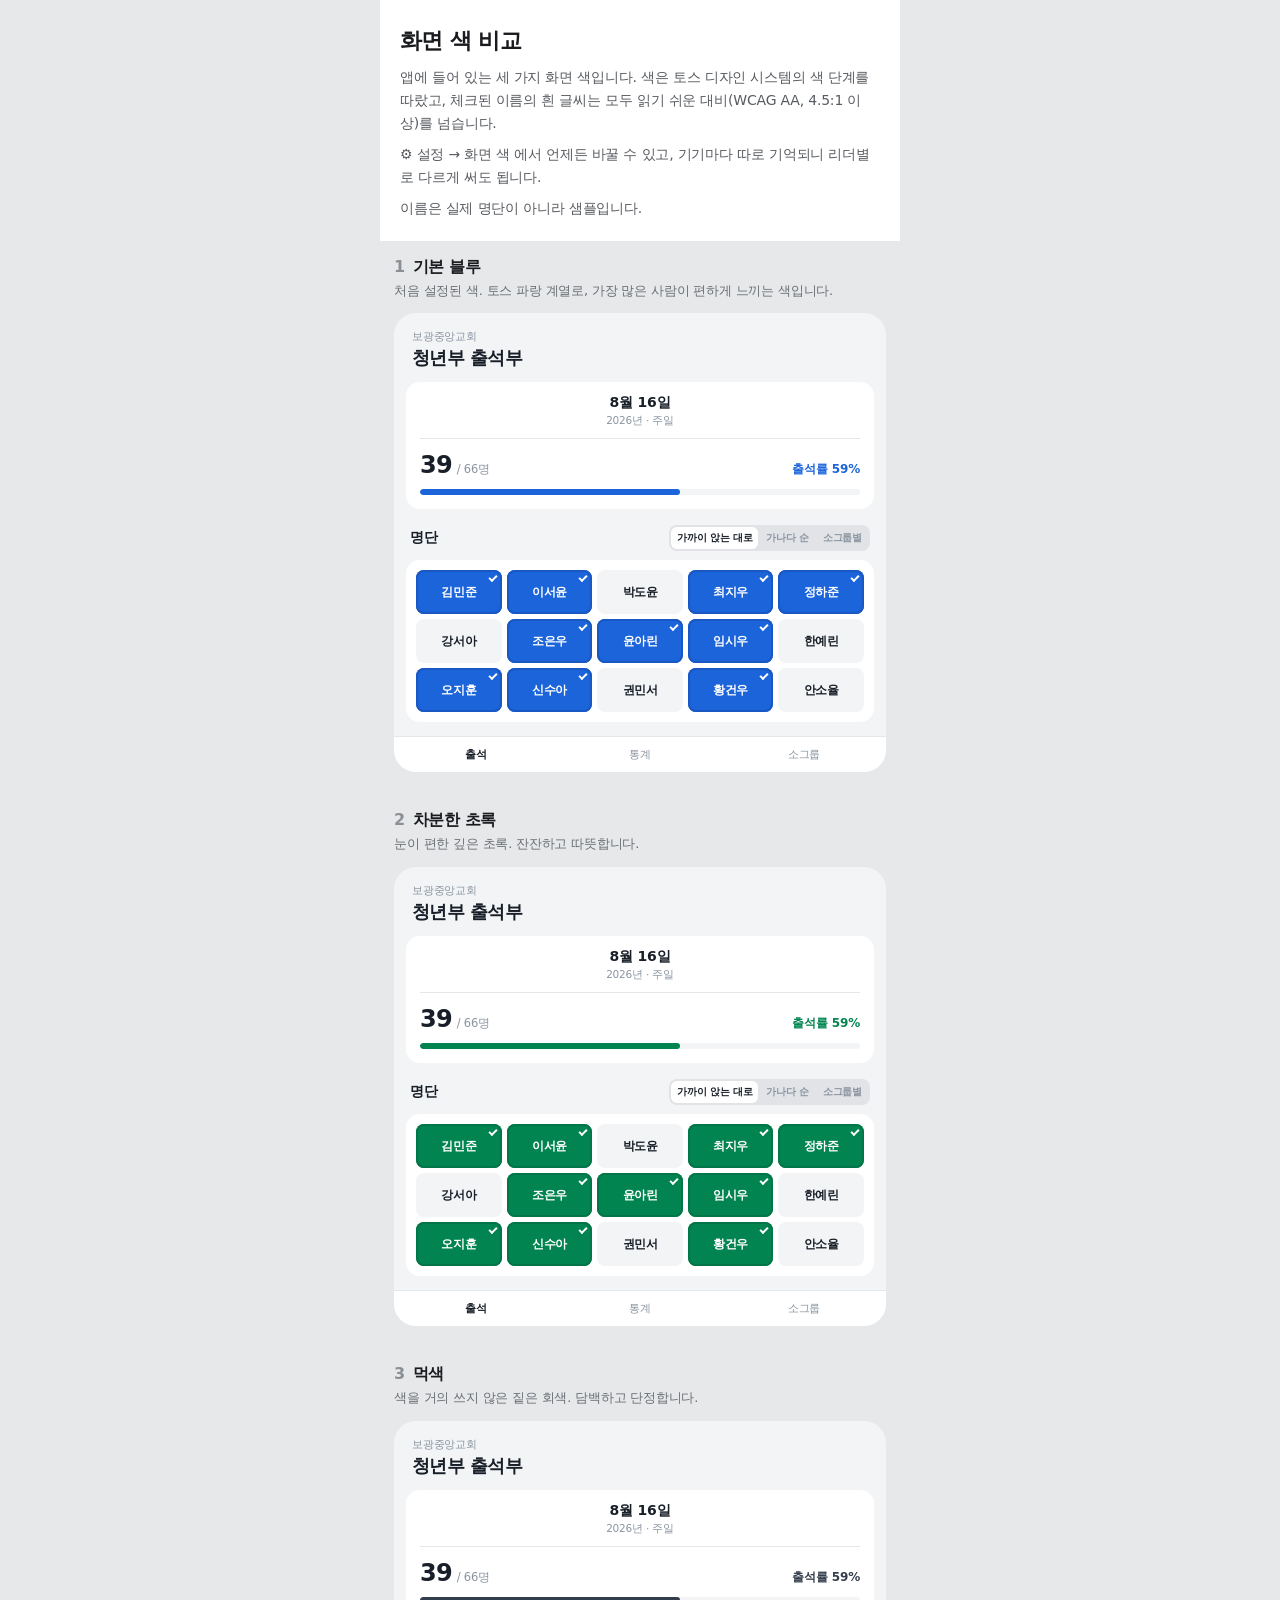
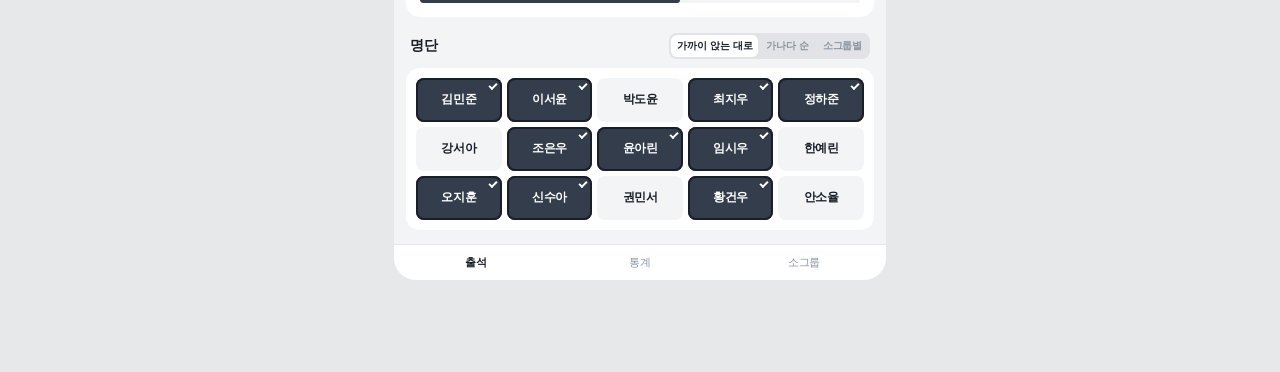
==== commit 8c63a879: "화면 디자인 다시 정리: 카카오페이식 카드 배치 + 토스 색, 화면 색 3가지로 - 연회색 바탕 위 흰 카드, 넉넉한 여백, 굵은 숫자 (카카오페이 화면 구성을 참고) - 기본 색" ====
--- a/preview.html
+++ b/preview.html
@@ -6,88 +6,57 @@
 <title>색감 후보 비교 — 청년부 출석부</title>
 <style>
 /* 색감 비교용 페이지. 실제 명단이 아니라 샘플 이름을 씁니다.
-   앱(styles.css)과 같은 모양 — 종이 바탕 · 가는 선 · 거의 각진 칸 · 그림자 없음 */
+   앱(styles.css)과 같은 모양 — 연회색 바탕 · 흰 카드 · 굵은 숫자 */
 * { box-sizing: border-box; }
 body {
   margin: 0; padding: 0 0 70px;
   font-family: -apple-system, BlinkMacSystemFont, "Apple SD Gothic Neo", "Noto Sans KR", system-ui, sans-serif;
-  background: #ebe7df; color: #1f1d1a; -webkit-font-smoothing: antialiased;
+  background: #e6e8ea; color: #1a1b1e; -webkit-font-smoothing: antialiased; letter-spacing: -.2px;
 }
 .wrap { max-width: 520px; margin: 0 auto; }
-.intro {
-  padding: calc(env(safe-area-inset-top) + 24px) 20px 18px;
-  background: #f6f3ec; border-bottom: 1px solid #c4beb3;
-}
-.intro h1 { margin: 0 0 10px; padding-bottom: 10px; border-bottom: 3px double #1f1d1a; font-size: 21px; letter-spacing: -.4px; }
-.intro p  { margin: 0 0 8px; font-size: 13.5px; line-height: 1.7; color: #5a564e; }
+.intro { padding: calc(env(safe-area-inset-top) + 26px) 20px 20px; background: #fff; }
+.intro h1 { margin: 0 0 10px; font-size: 22px; letter-spacing: -.6px; }
+.intro p  { margin: 0 0 8px; font-size: 14px; line-height: 1.65; color: #585b60; }
 .intro p:last-child { margin: 0; }
-
-.chapter {
-  margin: 0; padding: 28px 20px 4px;
-  font-size: 13px; font-weight: 700; color: #1f1d1a;
-}
-.chapter small { display: block; margin-top: 5px; font-size: 12.5px; font-weight: 400; color: #6f6a60; line-height: 1.65; }
-
+.chapter { margin: 0; padding: 28px 20px 4px; font-size: 14px; font-weight: 700; }
+.chapter small { display: block; margin-top: 5px; font-size: 13px; font-weight: 400; color: #6b6f75; line-height: 1.65; }
 .opt { padding: 16px 14px 22px; }
-.opt > h2 {
-  margin: 0 0 3px; font-size: 15px; font-weight: 700; letter-spacing: -.3px;
-  display: flex; align-items: baseline; gap: 8px;
-}
-.opt > h2 .num { font-variant-numeric: tabular-nums; color: #8a8478; font-weight: 600; }
-.opt > .why { margin: 0 0 12px; font-size: 12.5px; color: #6f6a60; line-height: 1.6; }
+.opt > h2 { margin: 0 0 3px; font-size: 16px; font-weight: 700; letter-spacing: -.4px; display: flex; align-items: baseline; gap: 8px; }
+.opt > h2 .num { color: #8b9096; font-weight: 600; }
+.opt > .why { margin: 0 0 12px; font-size: 13px; color: #6b6f75; line-height: 1.6; }
 
 /* ── 미니 앱 화면 ─────────────────────────────────────── */
-.demo {
-  border: 1px solid var(--line); border-radius: 4px; overflow: hidden;
-  padding: 14px 16px 0; background: var(--plane); color: var(--ink);
-}
-.demo .top {
-  display: flex; align-items: baseline; gap: 8px;
-  padding-bottom: 9px; border-bottom: 3px double var(--ink);
-}
-.demo .title { margin: 0; font-size: 18px; font-weight: 700; letter-spacing: -.5px; }
-.demo .church { flex: 1; font-size: 10.5px; color: var(--muted); }
-.demo .date { text-align: center; font-size: 19px; font-weight: 700; letter-spacing: -.4px; margin: 12px 0 10px; }
-.demo .date small { display: block; font-size: 10.5px; font-weight: 500; color: var(--muted); margin-top: 2px; letter-spacing: 0; }
-.demo .stat { display: flex; align-items: baseline; justify-content: space-between; padding-top: 10px; border-top: 1px solid var(--hair); font-variant-numeric: tabular-nums; }
-.demo .stat b { font-size: 26px; letter-spacing: -.8px; }
+.demo { border-radius: 22px; overflow: hidden; padding: 16px 12px 0; background: var(--plane); color: var(--ink); }
+.demo .top { padding: 0 6px 12px; }
+.demo .church { display: block; font-size: 11px; color: var(--muted); margin-bottom: 2px; }
+.demo .title { margin: 0; font-size: 18px; font-weight: 700; letter-spacing: -.6px; }
+.demo .card { background: var(--surface); border-radius: 14px; padding: 12px 14px 14px; }
+.demo .date { text-align: center; font-size: 14px; font-weight: 700; padding-bottom: 10px; margin-bottom: 12px; border-bottom: 1px solid var(--hair); }
+.demo .date small { display: block; font-size: 10.5px; font-weight: 400; color: var(--muted); margin-top: 2px; }
+.demo .stat { display: flex; align-items: baseline; justify-content: space-between; font-variant-numeric: tabular-nums; }
+.demo .stat b { font-size: 24px; letter-spacing: -.8px; }
 .demo .stat span { font-size: 11.5px; color: var(--muted); }
-.demo .stat .rate { font-size: 12px; font-weight: 700; color: var(--primary); }
-.demo .meter { margin-top: 9px; height: 3px; background: var(--track); }
-.demo .meter i { display: block; height: 100%; width: 59%; background: var(--primary); }
-.demo .label {
-  display: flex; align-items: flex-end; justify-content: space-between;
-  font-size: 13px; font-weight: 700; margin: 16px 0 10px; border-bottom: 1px solid var(--hair);
-}
-.demo .label > span:first-child { padding-bottom: 6px; }
-.demo .label .tabs { display: flex; gap: 10px; font-size: 10.5px; font-weight: 500; color: var(--muted); }
-.demo .label .tabs span { padding-bottom: 6px; margin-bottom: -1px; }
-.demo .label .tabs .sel { color: var(--ink); font-weight: 700; border-bottom: 2px solid var(--primary); }
-.demo .grid { display: grid; grid-template-columns: repeat(5, 1fr); gap: 5px; }
-.demo .n {
-  position: relative;
-  min-height: 46px; border-radius: 3px; display: flex; align-items: center; justify-content: center;
-  font-size: 12.5px; font-weight: 600; letter-spacing: -.4px;
-  background: var(--surface); border: 1px solid var(--line); color: var(--ink);
-}
-.demo .n.on { background: var(--fill); border: 2px solid var(--edge); color: var(--on-ink); font-weight: 700; }
-.demo .n.on::after {
-  content: ""; position: absolute; top: 4px; right: 4px; width: 6px; height: 3px;
-  border-left: 2px solid currentColor; border-bottom: 2px solid currentColor; transform: rotate(-45deg);
-}
-.demo .dock {
-  margin: 14px -16px 0; display: grid; grid-template-columns: repeat(3, 1fr);
-  border-top: 1px solid var(--line);
-}
-.demo .dock span { padding: 9px 0; text-align: center; font-size: 11px; font-weight: 600; color: var(--muted); }
-.demo .dock span.sel { color: var(--ink); font-weight: 700; box-shadow: inset 0 2px 0 var(--primary); }
+.demo .stat .rate { font-size: 12px; font-weight: 700; color: var(--data); }
+.demo .meter { margin-top: 10px; height: 6px; border-radius: 99px; background: var(--chip); overflow: hidden; }
+.demo .meter i { display: block; height: 100%; width: 59%; background: var(--data); border-radius: 99px; }
+.demo .label { display: flex; align-items: center; justify-content: space-between; font-size: 14px; font-weight: 700; margin: 16px 4px 9px; }
+.demo .label .tabs { display: flex; gap: 2px; padding: 2px; border-radius: 8px; background: color-mix(in srgb, var(--ink) 8%, var(--plane)); font-size: 10px; font-weight: 600; color: var(--muted); }
+.demo .label .tabs span { padding: 4px 6px; border-radius: 6px; }
+.demo .label .tabs .sel { background: var(--surface); color: var(--ink); font-weight: 700; }
+.demo .grid { display: grid; grid-template-columns: repeat(5, 1fr); gap: 5px; background: var(--surface); border-radius: 14px; padding: 10px; }
+.demo .n { position: relative; min-height: 44px; border-radius: 8px; display: flex; align-items: center; justify-content: center;
+  font-size: 12px; font-weight: 600; letter-spacing: -.4px; background: var(--chip); color: var(--ink); }
+.demo .n.on { background: var(--fill); box-shadow: inset 0 0 0 2px var(--edge); color: var(--on-ink); font-weight: 700; }
+.demo .n.on::after { content: ""; position: absolute; top: 5px; right: 5px; width: 6px; height: 3px;
+  border-left: 2px solid currentColor; border-bottom: 2px solid currentColor; transform: rotate(-45deg); }
+.demo .dock { margin: 14px -12px 0; display: grid; grid-template-columns: repeat(3, 1fr); background: var(--surface); border-top: 1px solid var(--hair); }
+.demo .dock span { padding: 10px 0; text-align: center; font-size: 11px; font-weight: 500; color: var(--muted); }
+.demo .dock span.sel { color: var(--ink); font-weight: 700; }
 
 /* ═══ 테마 값 — styles.css 의 [data-theme-name] 과 같다 ═══ */
-.t-blue  { --plane:#f6f3ec; --surface:#fffdf8; --hair:#e3ddd0; --line:#c4beb3; --track:#ece9e3; --ink:#1f1d1a; --muted:#8a8478; --primary:#2c4a7c; --fill:#2c4a7c; --edge:#253e68; --on-ink:#fff; }
-.t-sblue { --plane:#f5f4f0; --surface:#fffefb; --hair:#e1ded6; --line:#c2c0bb; --track:#ebeae6; --ink:#1e2430; --muted:#8b909a; --primary:#2f4f86; --fill:#dbe4f3; --edge:#4e6998; --on-ink:#223960; }
-.t-ssage { --plane:#f3f1ea; --surface:#fcfbf6; --hair:#dfdbd0; --line:#c1beb4; --track:#e9e7e1; --ink:#262620; --muted:#8a877b; --primary:#4f6a4e; --fill:#dbe5d6; --edge:#698069; --on-ink:#394c38; }
-.t-smono { --plane:#f4f2ee; --surface:#fdfcf9; --hair:#e1ded7; --line:#c1bfb8; --track:#eae8e4; --ink:#1a1a18; --muted:#87857f; --primary:#2b2b29; --fill:#e2e0da; --edge:#4b4b49; --on-ink:#1f1f1e; }
-.t-sclay { --plane:#f6f1ea; --surface:#fffcf7; --hair:#e6dccf; --line:#c8bfb3; --track:#ece7e1; --ink:#2b2420; --muted:#978a7e; --primary:#9a5a41; --fill:#f0dccf; --edge:#a9735e; --on-ink:#6f412f; }
+.t-blue  { --plane:#f2f4f6; --surface:#ffffff; --chip:#f2f4f6; --hair:#e5e8eb; --line:#d1d6db; --ink:#191f28; --muted:#8b95a1; --primary:#1b64da; --data:#1b64da; --fill:#1b64da; --edge:#1957c2; --on-ink:#ffffff; }
+.t-ssage { --plane:#f2f4f6; --surface:#ffffff; --chip:#f2f4f6; --hair:#e5e8eb; --line:#d1d6db; --ink:#191f28; --muted:#8b95a1; --primary:#028450; --data:#028450; --fill:#028450; --edge:#027648; --on-ink:#ffffff; }
+.t-smono { --plane:#f2f4f6; --surface:#ffffff; --chip:#f2f4f6; --hair:#e5e8eb; --line:#d1d6db; --ink:#191f28; --muted:#8b95a1; --primary:#333d4b; --data:#333d4b; --fill:#333d4b; --edge:#191f28; --on-ink:#ffffff; }
 </style>
 </head>
 <body>
@@ -95,34 +64,21 @@
 
 <div class="intro">
   <h1>화면 색 비교</h1>
-  <p>앱에 들어 있는 다섯 가지 화면 색입니다.</p>
-  <p> ⚙ 설정 → 화면 색 에서 언제든 바꿀 수 있고,
+  <p>앱에 들어 있는 세 가지 화면 색입니다. 색은 토스 디자인 시스템의 색 단계를 따랐고,
+  체크된 이름의 흰 글씨는 모두 읽기 쉬운 대비(WCAG AA, 4.5:1 이상)를 넘습니다.</p>
+  <p>⚙ 설정 → 화면 색 에서 언제든 바꿀 수 있고,
   기기마다 따로 기억되니 리더별로 다르게 써도 됩니다.</p>
   <p>이름은 실제 명단이 아니라 샘플입니다.</p>
 </div>
 
-<p class="chapter">진하게 채우는 방식
-  <small>체크된 칸을 색으로 꽉 채웁니다. 또렷하지만 체크가 많아지면 화면이 무거워집니다.</small></p>
+<section class="opt"><h2><span class="num">1</span>기본 블루</h2>
+  <p class="why">처음 설정된 색. 토스 파랑 계열로, 가장 많은 사람이 편하게 느끼는 색입니다.</p><div class="demo t-blue"></div></section>
 
-<section class="opt"><h2><span class="num">1</span>기본 블루</h2>
-  <p class="why">처음 설정된 색. 체크된 칸이 가장 또렷합니다.</p><div class="demo t-blue"></div></section>
+<section class="opt"><h2><span class="num">2</span>차분한 초록</h2>
+  <p class="why">눈이 편한 깊은 초록. 잔잔하고 따뜻합니다.</p><div class="demo t-ssage"></div></section>
 
-<p class="chapter">옅게 채우는 방식
-  <small>체크된 칸을 <b>연한 색으로 칠하고 글씨를 진하게</b> 합니다.
-  화면이 훨씬 가벼워집니다. 대신 구분이 약해지지 않도록
-  <b>진한 테두리와 체크 표시</b>를 함께 넣었습니다.</small></p>
-
-<section class="opt"><h2><span class="num">2</span>옅은 블루</h2>
-  <p class="why">기본 블루를 옅게. 변화가 가장 적습니다.</p><div class="demo t-sblue"></div></section>
-
-<section class="opt"><h2><span class="num">3</span>옅은 세이지</h2>
-  <p class="why">초록빛이 도는 회색. 가장 잔잔합니다.</p><div class="demo t-ssage"></div></section>
-
-<section class="opt"><h2><span class="num">4</span>옅은 먹색</h2>
-  <p class="why">색이 거의 없이 먹색만. 담백합니다.</p><div class="demo t-smono"></div></section>
-
-<section class="opt"><h2><span class="num">5</span>옅은 테라코타</h2>
-  <p class="why">붉은 흙빛. 따뜻하면서 부담 없습니다.</p><div class="demo t-sclay"></div></section>
+<section class="opt"><h2><span class="num">3</span>먹색</h2>
+  <p class="why">색을 거의 쓰지 않은 짙은 회색. 담백하고 단정합니다.</p><div class="demo t-smono"></div></section>
 
 <script>
 const NAMES = ['김민준','이서윤','박도윤','최지우','정하준','강서아','조은우','윤아린','임시우','한예린','오지훈','신수아','권민서','황건우','안소율'];
@@ -130,15 +86,15 @@
 
 document.querySelectorAll('.demo').forEach(d => {
   d.innerHTML = `
-    <div class="top">
-      <p class="title">청년부 출석부</p><span class="church">보광중앙교회</span>
+    <div class="top"><span class="church">보광중앙교회</span><p class="title">청년부 출석부</p></div>
+    <div class="card">
+      <div class="date">8월 16일<small>2026년 · 주일</small></div>
+      <div class="stat">
+        <div><b>39</b> <span>/ 66명</span></div>
+        <div class="rate">출석률 59%</div>
+      </div>
+      <div class="meter"><i></i></div>
     </div>
-    <div class="date">8월 16일<small>2026년 · 주일</small></div>
-    <div class="stat">
-      <div><b>39</b> <span>/ 66명</span></div>
-      <div class="rate">출석률 59%</div>
-    </div>
-    <div class="meter"><i></i></div>
     <div class="label"><span>명단</span><span class="tabs"><span class="sel">가까이 앉는 대로</span><span>가나다 순</span><span>소그룹별</span></span></div>
     <div class="grid">${NAMES.map((n,i) =>
       `<div class="n${ON.has(i) ? ' on' : ''}">${n}</div>`).join('')}</div>
